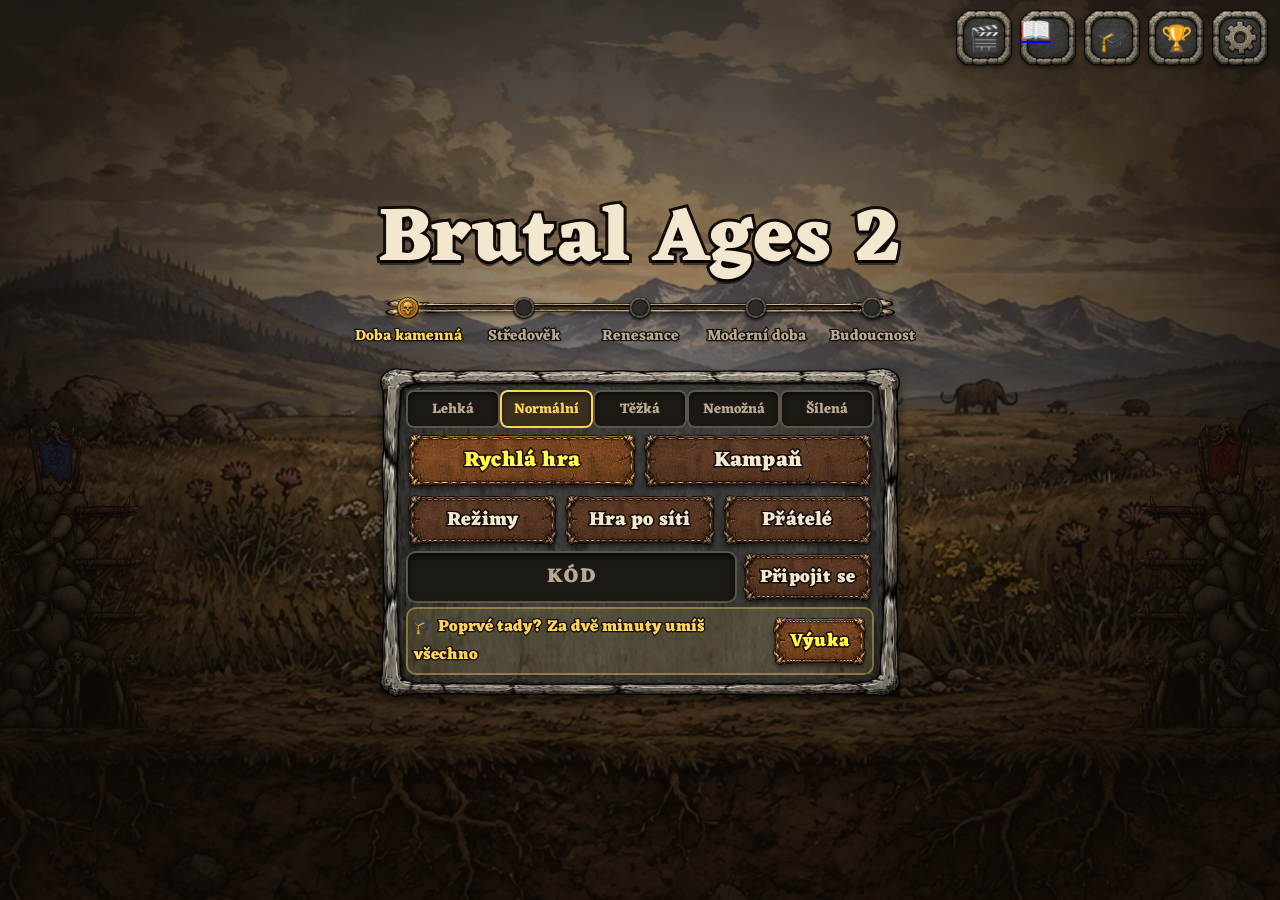
==== index.html @ c43ab197 "Hra ze zdrojového commitu 211e56a" ====
<!doctype html>
<html lang="cs">
  <head>
    <meta charset="UTF-8" />
    <link rel="icon" type="image/png" href="./icons/favicon-64.png" />
    <link rel="apple-touch-icon" href="./icons/apple-touch-icon.png" />
    <link rel="manifest" href="./manifest.webmanifest" />
    <meta name="theme-color" content="#1a120b" />
    <meta name="mobile-web-app-capable" content="yes" />
    <meta name="apple-mobile-web-app-capable" content="yes" />
    <meta name="apple-mobile-web-app-status-bar-style" content="black-translucent" />
    <meta name="viewport" content="width=device-width, initial-scale=1.0, maximum-scale=1.0, user-scalable=no, viewport-fit=cover" />
    <title>Brutal Ages 2</title>
    <script type="module" crossorigin src="./assets/main-CwjvTiM-.js"></script>
    <link rel="modulepreload" crossorigin href="./assets/leagues-1XBl-wKo.js">
    <link rel="modulepreload" crossorigin href="./assets/CanvasPool-BZ0sA3Gt.js">
    <link rel="modulepreload" crossorigin href="./assets/Filter-OkrPcSWo.js">
    <link rel="modulepreload" crossorigin href="./assets/canvasUtils-BlnLdLY1.js">
    <link rel="modulepreload" crossorigin href="./assets/Cache-fEtFvAzf.js">
    <link rel="modulepreload" crossorigin href="./assets/GCManagedHash-B_jK_A5g.js">
    <link rel="modulepreload" crossorigin href="./assets/RenderTargetSystem-DP5bAK2C.js">
    <link rel="modulepreload" crossorigin href="./assets/getTextureBatchBindGroup-CckcnH94.js">
    <link rel="modulepreload" crossorigin href="./assets/GraphicsContext-Bh-6kARE.js">
    <link rel="modulepreload" crossorigin href="./assets/getTexelRangeRects-fgmo4L6v.js">
    <link rel="stylesheet" crossorigin href="./assets/main-MkitSBrl.css">
  </head>
  <body>
    <div id="app"></div>
    <div id="rotate-hint">
      <div class="icon">📱</div>
      <div>Otoč telefon na šířku</div>
    </div>
  </body>
</html>
---- assets/main-MkitSBrl.css ----
@font-face{font-family:Eczar;font-style:normal;font-display:swap;font-weight:700;src:url(./eczar-devanagari-700-normal-i8LN1Zyg.woff2)format("woff2"),url(./eczar-devanagari-700-normal-DcHHwPh7.woff)format("woff");unicode-range:U+900-97F,U+1CD0-1CF9,U+200C-200D,U+20A8,U+20B9,U+20F0,U+25CC,U+A830-A839,U+A8E0-A8FF,U+11B00-11B09}@font-face{font-family:Eczar;font-style:normal;font-display:swap;font-weight:700;src:url(./eczar-greek-ext-700-normal-DdyjcHzn.woff2)format("woff2"),url(./eczar-greek-ext-700-normal-Cs_ZbNxu.woff)format("woff");unicode-range:U+1F??}@font-face{font-family:Eczar;font-style:normal;font-display:swap;font-weight:700;src:url(./eczar-greek-700-normal-DRsR3abG.woff2)format("woff2"),url(./eczar-greek-700-normal-yfI_OjYr.woff)format("woff");unicode-range:U+370-377,U+37A-37F,U+384-38A,U+38C,U+38E-3A1,U+3A3-3FF}@font-face{font-family:Eczar;font-style:normal;font-display:swap;font-weight:700;src:url(./eczar-latin-ext-700-normal-CqDgi1uU.woff2)format("woff2"),url(./eczar-latin-ext-700-normal-DP12nQhZ.woff)format("woff");unicode-range:U+100-2BA,U+2BD-2C5,U+2C7-2CC,U+2CE-2D7,U+2DD-2FF,U+304,U+308,U+329,U+1D00-1DBF,U+1E00-1E9F,U+1EF2-1EFF,U+2020,U+20A0-20AB,U+20AD-20C0,U+2113,U+2C60-2C7F,U+A720-A7FF}@font-face{font-family:Eczar;font-style:normal;font-display:swap;font-weight:700;src:url(./eczar-latin-700-normal-BFY--h7D.woff2)format("woff2"),url(./eczar-latin-700-normal-CYZucReG.woff)format("woff");unicode-range:U+??,U+131,U+152-153,U+2BB-2BC,U+2C6,U+2DA,U+2DC,U+304,U+308,U+329,U+2000-206F,U+20AC,U+2122,U+2191,U+2193,U+2212,U+2215,U+FEFF,U+FFFD}@font-face{font-family:Eczar;font-style:normal;font-display:swap;font-weight:800;src:url(./eczar-devanagari-800-normal-0RPIPFzW.woff2)format("woff2"),url(./eczar-devanagari-800-normal-p_pDOI08.woff)format("woff");unicode-range:U+900-97F,U+1CD0-1CF9,U+200C-200D,U+20A8,U+20B9,U+20F0,U+25CC,U+A830-A839,U+A8E0-A8FF,U+11B00-11B09}@font-face{font-family:Eczar;font-style:normal;font-display:swap;font-weight:800;src:url(./eczar-greek-ext-800-normal-Dwrdj8SO.woff2)format("woff2"),url(./eczar-greek-ext-800-normal-scFetvI7.woff)format("woff");unicode-range:U+1F??}@font-face{font-family:Eczar;font-style:normal;font-display:swap;font-weight:800;src:url(./eczar-greek-800-normal-bHQimybo.woff2)format("woff2"),url(./eczar-greek-800-normal-2R1n9rBy.woff)format("woff");unicode-range:U+370-377,U+37A-37F,U+384-38A,U+38C,U+38E-3A1,U+3A3-3FF}@font-face{font-family:Eczar;font-style:normal;font-display:swap;font-weight:800;src:url(./eczar-latin-ext-800-normal-C2SvJ4qP.woff2)format("woff2"),url(./eczar-latin-ext-800-normal-Dp0dNhA4.woff)format("woff");unicode-range:U+100-2BA,U+2BD-2C5,U+2C7-2CC,U+2CE-2D7,U+2DD-2FF,U+304,U+308,U+329,U+1D00-1DBF,U+1E00-1E9F,U+1EF2-1EFF,U+2020,U+20A0-20AB,U+20AD-20C0,U+2113,U+2C60-2C7F,U+A720-A7FF}@font-face{font-family:Eczar;font-style:normal;font-display:swap;font-weight:800;src:url(./eczar-latin-800-normal-DyN1rZYA.woff2)format("woff2"),url(./eczar-latin-800-normal-DNw9Xe7c.woff)format("woff");unicode-range:U+??,U+131,U+152-153,U+2BB-2BC,U+2C6,U+2DA,U+2DC,U+304,U+308,U+329,U+2000-206F,U+20AC,U+2122,U+2191,U+2193,U+2212,U+2215,U+FEFF,U+FFFD}:root{--ui-ink:#120d08;--ui-bone:#f3e7cf;--ui-muted:#b9ab93;--ui-gold:#ffd35c;--ui-hostile:#e8563f;--ui-text:var(--ui-bone);--ui-amber:var(--ui-gold);--ui-shade:#120b06c7;--ui-font:"Eczar", Georgia, serif}.ui-inked{-webkit-text-stroke:3px var(--ui-ink);paint-order:stroke fill}.ui-slab{--slab:16px;border-style:solid;border-width:var(--slab);border-image:url(./stone-plaque-BLolS6fS.webp) 34 fill / var(--slab) / 0 stretch;filter:drop-shadow(0 4px 6px #0000008c)}.ui-btn{min-height:clamp(38px,11.5vh,48px);color:var(--ui-bone);font-family:var(--ui-font);letter-spacing:.01em;-webkit-text-stroke:3px var(--ui-ink);paint-order:stroke fill;cursor:pointer;touch-action:manipulation;-webkit-tap-highlight-color:transparent;filter:drop-shadow(0 3px 2px #00000080);background:0 0;border-style:solid;border-width:8px 13px;border-image:url(./hide-tag-CobBZqkc.webp) 26 42 fill/8px 13px round stretch;padding:0 12px;font-size:clamp(15px,4.6vh,21px);font-weight:800;transition:transform 80ms}.ui-btn.is-primary{color:var(--ui-gold);filter:sepia(.35)saturate(1.7)brightness(1.18)drop-shadow(0 3px 2px #00000080)}.ui-btn:hover{filter:brightness(1.12)drop-shadow(0 3px 2px #00000080)}.ui-btn.is-primary:hover{filter:sepia(.35)saturate(1.7)brightness(1.3)drop-shadow(0 3px 2px #00000080)}.ui-btn:active{transform:translateY(2px)scale(.98)}.ui-btn:focus-visible{outline:3px solid var(--ui-gold);outline-offset:2px}.ui-icon{fill:none;stroke:currentColor;stroke-width:2px;stroke-linejoin:miter;stroke-linecap:square;vertical-align:middle;width:1em;height:1em}*,:before,:after{box-sizing:border-box}html,body{color:#eee;height:100%;font-family:var(--ui-font);-webkit-user-select:none;user-select:none;touch-action:none;background:#111;margin:0;overflow:hidden}#app{position:fixed;inset:0}canvas{display:block}#rotate-hint{display:none}@media (orientation:portrait) and (pointer:coarse){#rotate-hint{z-index:100;color:#eee;text-align:center;background:#111;flex-direction:column;justify-content:center;align-items:center;gap:16px;padding:24px;font-size:20px;display:flex;position:fixed;inset:0}#rotate-hint .icon{font-size:64px;animation:2s ease-in-out infinite rotate-hint}}@keyframes rotate-hint{0%,30%{transform:rotate(0)}60%,to{transform:rotate(90deg)}}@media (prefers-reduced-motion:reduce){#rotate-hint .icon{animation:none}}.hud{--card:clamp(52px, 17vh, 96px);--ink:#1d1d1d;--gold:var(--ui-amber);--bone:clamp(20px, 8.4vh, 44px);--stone:calc(var(--card) * .66);--hud-ink:#120d08;--hud-bone-text:#f3e7cf;z-index:10;pointer-events:none;padding:max(6px, env(safe-area-inset-top)) max(10px, env(safe-area-inset-right)) max(6px, env(safe-area-inset-bottom)) max(10px, env(safe-area-inset-left));color:var(--ui-text);flex-direction:column;justify-content:space-between;font-size:clamp(12px,3.6vh,20px);font-weight:700;display:flex;position:fixed;inset:0}.hud button{pointer-events:auto;font-family:inherit;font-weight:inherit;color:inherit;cursor:pointer;touch-action:manipulation;-webkit-tap-highlight-color:transparent}.hud button:disabled{cursor:default}.hud[hidden],.hud [hidden]{display:none!important}.hud-upper{grid-template-columns:minmax(0,1fr) auto minmax(0,1fr);align-items:start;column-gap:2vw;font-family:Eczar,Georgia,serif;display:grid}.hud-upper-side{flex-direction:column;gap:2px;min-width:0;display:flex}.hud-upper-side.is-right{align-items:flex-end}.hud-base{align-items:flex-start;width:100%;display:flex;position:relative}.hud-base.is-enemy{flex-direction:row-reverse}.hud-banner{z-index:1;width:calc(var(--bone) * 1.55);height:calc(var(--bone) * 2.1);margin-bottom:calc(var(--bone) * -1.1);filter:drop-shadow(0 2px 2px #00000073);background:url(./banner-blue-CDDSKohZ.webp) top/contain no-repeat;flex:none;position:relative}.hud-base.is-enemy .hud-banner{background-image:url(./banner-red-B_uzS9P2.webp)}.has-team-colors .hud-base.is-mine .hud-banner{filter:var(--team-mine-filter) drop-shadow(0 2px 2px #00000073)}.has-team-colors .hud-base.is-enemy .hud-banner{filter:var(--team-enemy-filter) drop-shadow(0 2px 2px #00000073);background-image:url(./banner-blue-CDDSKohZ.webp)}.hud-bone{--bh:calc(var(--bone) * 1.1);min-width:0;height:var(--bh);margin:0 calc(var(--bone) * -.35) calc(var(--bone) * -.1);border-style:solid;border-width:0 calc(var(--bh) * .856);border-image:url(./bone-bar-liquid-el9YcXf0.webp) 0 125 fill / 0 calc(var(--bh) * .856) / 0 stretch;filter:drop-shadow(0 2px 2px #0006);flex:1;position:relative}.hud-bone-channel{top:31.5%;bottom:32.9%;left:calc(var(--bh) * -.205);right:calc(var(--bh) * -.198);background:linear-gradient(#080604d9,#1e160ecc);border-radius:999px;position:absolute;overflow:hidden;box-shadow:inset 0 2px 3px #000000b3}.hud-bone-fill{--liquid-top:var(--team-mine-light,#b8e2ff);--liquid-mid:var(--team-mine-main,#3d8fd6);--liquid-deep:var(--team-mine-dark,#173f73);background:linear-gradient(#fff6, #fff0 22%), linear-gradient(var(--liquid-top), var(--liquid-mid) 38%, var(--liquid-deep));height:100%;transition:width .2s linear;position:relative;overflow:hidden;box-shadow:inset -2px 0 #ffffff59}.hud-bone-fill:before,.hud-bone-fill:after{content:"";pointer-events:none;position:absolute;inset:0}.hud-bone-fill:before{background-image:radial-gradient(circle,#ffffffbf 0 1.2px,#fff0 1.8px),radial-gradient(circle,#ffffff8c 0 .8px,#fff0 1.4px),radial-gradient(circle,#ffffff73 0 1.6px,#fff0 2.3px);background-position:0 0,7px 3px,19px 6px;background-size:23px 13px,13px 9px,41px 17px;animation:2.6s linear infinite hud-bubbles}.hud-bone-fill:after{background:linear-gradient(100deg,#0000 30%,#ffffff47 45%,#0000 60%) 0 0/60% 100% no-repeat;animation:5s ease-in-out infinite hud-slosh}@keyframes hud-bubbles{to{background-position:4px -13px,2px -9px,25px -17px}}@keyframes hud-slosh{0%{background-position:-120% 0}to{background-position:260% 0}}@media (prefers-reduced-motion:reduce){.hud-bone-fill:before,.hud-bone-fill:after{animation:none}}.hud-base.is-enemy .hud-bone-channel{justify-content:flex-end;display:flex}.hud-base.is-enemy .hud-bone-fill{--liquid-top:var(--team-enemy-light,#ff9f8a);--liquid-mid:var(--team-enemy-main,#c2301f);--liquid-deep:var(--team-enemy-dark,#5c0f0a);box-shadow:inset 2px 0 #ffffff59}.hud-stone-row{padding-left:calc(var(--bone) * 1.7);gap:6px;display:flex}.hud-stone-row.is-right{padding-left:0;padding-right:calc(var(--bone) * 1.7);justify-content:flex-end;align-items:center}.hud-orders{gap:6px;margin-right:8px;display:flex}.hud-stone{width:var(--stone);height:var(--stone);filter:drop-shadow(0 2px 2px #00000073);background:url(./stone-square-FyFiAr_7.webp) 50%/contain no-repeat;border:0;padding:0;position:relative}.hud-stone.is-round{width:calc(var(--stone) * 1.12);height:calc(var(--stone) * 1.12);background-image:url(./stone-round-DJJdRqOP.webp)}.hud-stone:active:not(:disabled){transform:translateY(1px)scale(.96)}.hud-stone.is-square:before,.hud-stone-icon{content:"";color:var(--hud-bone-text);font-size:calc(var(--stone) * .42);background-position:50%;background-repeat:no-repeat;background-size:contain;place-items:center;display:grid;position:absolute;inset:20%}.hud-stone.is-active{filter:drop-shadow(0 0 6px #ffc35a)drop-shadow(0 2px 2px #00000073)}.hud-stone.is-round:after{content:"";background:conic-gradient(#0a0602b8 var(--cooldown,0deg), transparent 0);pointer-events:none;border-radius:50%;position:absolute;inset:13%}.hud-stone:disabled .hud-stone-icon{filter:grayscale(.8)brightness(.7)}.hud-stone-badge.is-price{color:var(--ui-gold);font-size:calc(var(--stone) * .26);place-items:end center;padding-bottom:6%}.hud-stone.is-hero .hud-stone-icon{color:var(--ui-gold)}.hud-stone.is-ready{animation:1s ease-in-out infinite alternate hud-glow}.hud-stone-badge{z-index:1;color:#fff;font-size:calc(var(--stone) * .4);-webkit-text-stroke:3px var(--hud-ink);paint-order:stroke fill;place-items:center;display:grid;position:absolute;inset:0}.icon-fast:before{background-image:url([data-uri])}.icon-gear:before{background-image:url(./icon-gear-CO-59Evt.webp)}.icon-meteor{background-image:url(./icon-meteor-DqrxHLwu.webp)}.icon-hourglass{background-image:url(./icon-hourglass-Djn5Ky_u.webp)}.icon-coin{background-image:url(./icon-coin-OD3DbCM-.webp)}.icon-people{background-image:url(./icon-people-0owjyZea.webp)}.hud-upper-center{flex-direction:column;align-items:center;gap:2px;width:clamp(130px,22vw,260px);display:flex}.hud-plaque{box-sizing:border-box;border-style:solid;border-width:calc(var(--bone) * .32);border-image:url(./stone-plaque-BLolS6fS.webp) 34 fill / calc(var(--bone) * .32) / 0 stretch;filter:drop-shadow(0 2px 3px #00000073);width:72%;padding:0 8px}.hud-plaque-row{align-items:center;gap:6px;line-height:1.15;display:flex;position:relative}.hud-plaque-icon{background-position:50%;background-repeat:no-repeat;background-size:contain;flex:none;width:1.15em;height:1.15em}.hud-plaque-value{text-align:right;font-variant-numeric:tabular-nums;color:var(--hud-bone-text);-webkit-text-stroke:3px var(--hud-ink);paint-order:stroke fill;flex:1;font-size:1.2em;font-weight:800}.hud-plaque-value.is-gold{color:#ffd35c}.hud-queue-bar{background:#ffd35c;height:2px;position:absolute;bottom:-1px;left:0}.hud-track{width:100%;height:calc(var(--bone) * .82);border-style:solid;border-width:0 calc(var(--bone) * .67);border-image:url(./bone-track-BIEqdnja.webp) 0 48 fill / 0 calc(var(--bone) * .67) / 0 stretch;filter:drop-shadow(0 2px 2px #0006);margin-bottom:1.35em;position:relative}.hud-track-channel{top:32%;bottom:41%;left:calc(var(--bone) * -.3);right:calc(var(--bone) * -.3);border-radius:2px;position:absolute;overflow:hidden}.hud-track-fill{background:linear-gradient(#ffe08a,#e09a2c);height:100%}.hud-track-text{left:calc(var(--bone) * -.67);right:calc(var(--bone) * -.67);text-align:center;white-space:nowrap;color:var(--hud-bone-text);-webkit-text-stroke:2.5px var(--hud-ink);paint-order:stroke fill;margin-top:-1px;font-size:.72em;position:absolute;top:100%}@keyframes hud-glow{0%{filter:drop-shadow(0 0 2px #ffc35a)drop-shadow(0 2px 2px #00000073)}to{filter:drop-shadow(0 0 9px #ffc35a)drop-shadow(0 2px 2px #00000073)}}@media (prefers-reduced-motion:reduce){.hud-stone.is-ready{filter:drop-shadow(0 0 7px #ffc35a);animation:none}}.hud-orders .hud-stone{width:calc(var(--stone) * .82);height:calc(var(--stone) * .82)}.hud-order .hud-stone-icon,.hud-ability .hud-stone-icon{color:var(--hud-bone-text);font-size:calc(var(--stone) * .36)}.hud-order.is-active{filter:drop-shadow(0 0 6px var(--ui-gold))}.hud-order.is-active .hud-stone-icon,.hud-ability.is-active .hud-stone-icon{color:var(--ui-gold)}.hud-army{pointer-events:none;align-self:flex-end;gap:6px;display:flex}.hud-army .hud-stone{pointer-events:auto}.hud-ability.is-active{animation:.8s ease-in-out infinite alternate hud-glow}.hud-ability:disabled.is-active .hud-stone-icon{filter:none}@media (prefers-reduced-motion:reduce){.hud-ability.is-active{animation:none}}.hud-callout{max-width:46vw;color:var(--ui-gold);text-align:center;text-wrap:balance;pointer-events:none;margin-top:4px;font-size:clamp(14px,5vh,24px);font-weight:800;line-height:1.15}.hud-callout.is-hostile{color:#ff8a6b}.hud-callout.is-in{animation:.35s ease-out hud-callout-in}@keyframes hud-callout-in{0%{opacity:0;transform:translateY(-8px)scale(1.15)}}.hud-mission-timer{color:var(--hud-bone-text);font-variant-numeric:tabular-nums;pointer-events:none;font-size:clamp(12px,3.8vh,18px);font-weight:800}@media (prefers-reduced-motion:reduce){.hud-callout.is-in{animation:none}}.hud-pick{--slab:12px;left:50%;bottom:calc(var(--card) + 18px);z-index:15;pointer-events:auto;flex-direction:column;align-items:center;gap:4px;width:min(92vw,640px);display:flex;position:fixed;transform:translate(-50%)}.hud-pick-title{color:var(--ui-gold);font-size:clamp(13px,4vh,18px)}.hud-pick-row{grid-template-columns:repeat(3,1fr);gap:6px;width:100%;display:grid}.hud-pick-choice{color:var(--ui-text);font:inherit;cursor:pointer;background:#2b241b;border:0;border-radius:8px;flex-direction:column;gap:1px;padding:4px 6px;font-size:clamp(11px,3.2vh,14px);display:flex;box-shadow:0 0 0 2px #6d6252}.hud-pick-choice small{color:var(--ui-muted)}.hud-pick-choice:active{box-shadow:0 0 0 2px var(--ui-gold)}.hud-lower{justify-content:space-between;align-items:flex-end;gap:8px;font-family:Eczar,Georgia,serif;display:flex}.hud-card-row{padding-bottom:calc(var(--card) * .08);flex-wrap:wrap;gap:8px;display:flex}.hud-card{font-size:inherit;width:var(--card);height:var(--card);filter:drop-shadow(0 2px 3px #00000073);background:url(./stone-square-FyFiAr_7.webp) 50%/100% 100% no-repeat;border:0;padding:0;position:relative}.hud-card.is-small{width:calc(var(--card) * .85);height:calc(var(--card) * .85)}.hud-card.is-sell{filter:sepia(.6)hue-rotate(-30deg)saturate(1.6)drop-shadow(0 2px 3px #00000073)}.hud-card:active:not(:disabled){transform:translateY(1px)scale(.96)}.hud-card-portrait{font-size:calc(var(--card) * .42);border-radius:10%;place-items:center;line-height:1;display:grid;position:absolute;inset:11% 11% 14%;overflow:hidden}.hud-card-portrait .ui-portrait{object-fit:cover;object-position:center top;width:100%;height:100%}.hud-card-portrait img[src*=icon-],.hud-card-portrait img[src^="data:image/webp"]{object-fit:contain;object-position:center;box-sizing:border-box;padding:6%}.hud-card-portrait .ui-icon{color:var(--hud-bone-text);width:.8em;height:.8em}.hud-card.is-small .hud-card-portrait{font-size:calc(var(--card) * .34)}.hud-card:disabled .hud-card-portrait{filter:grayscale(.85)brightness(.75)}.hud-card-tag{z-index:1;box-shadow:0 0 0 1.5px var(--hud-ink), inset 0 0 0 1px #8a5a35;color:var(--hud-bone-text);background:#3b2416;border-radius:6px;padding:0 5px;font-size:.62em;line-height:1.4;position:absolute;top:-4%;right:-4%}.hud-card-cost{color:#ffd35c;white-space:nowrap;-webkit-text-stroke:2.5px var(--hud-ink);paint-order:stroke fill;background:url(./hide-tag-CobBZqkc.webp) 50%/100% 100% no-repeat;justify-content:center;align-items:center;gap:3px;height:31%;font-size:.86em;font-weight:800;display:flex;position:absolute;bottom:-8%;left:2%;right:2%}.hud-card-cost:before{content:"";background:url(./icon-coin-OD3DbCM-.webp) 50%/contain no-repeat;width:.95em;height:.95em}.hud-card-cost.is-free:before{content:none}.hud-card:disabled .hud-card-cost{color:#b9ab93}.hud-actions{flex-direction:column;align-items:flex-end;gap:8px;display:flex;position:relative}.hud-popup{border-style:solid;border-width:calc(var(--card) * .14);border-image:url(./stone-plaque-BLolS6fS.webp) 34 fill / calc(var(--card) * .14) / 0 stretch;filter:drop-shadow(0 3px 4px #00000073);flex-wrap:nowrap;justify-content:flex-end;width:max-content;max-width:70vw;padding:2px 4px 8px;position:absolute;bottom:calc(100% + 8px);right:0}.hud-popup .hud-card{filter:none}.hud-action-buttons{gap:10px;display:flex}.hud-action{width:calc(var(--card) * 1.05);height:calc(var(--card) * 1.05);filter:drop-shadow(0 3px 3px #00000080);background:url(./stone-square-FyFiAr_7.webp) 50%/100% 100% no-repeat;border:0;padding:0;position:relative}.hud-action:before{content:"";background-position:50%;background-repeat:no-repeat;background-size:contain;position:absolute;inset:17%}.hud-action.icon-hammer:before{background-image:url(./icon-hammer-DTyiVp-v.webp)}.hud-action.icon-upgrade:before{background-image:url(./icon-upgrade-BypdIBGJ.webp)}.hud-action.is-open{filter:drop-shadow(0 0 8px #ffc35a)drop-shadow(0 3px 3px #00000080)}.hud-action:active{transform:translateY(1px)scale(.96)}.hud-overlay{pointer-events:auto;z-index:20;background:radial-gradient(ellipse at 50% 45%, #1e130a8c, var(--ui-shade) 70%);font-family:var(--ui-font);flex-direction:column;justify-content:center;align-items:center;gap:clamp(8px,3vh,18px);display:flex;position:fixed;inset:0}.hud-overlay-title{color:var(--ui-bone);-webkit-text-stroke:6px var(--ui-ink);text-shadow:0 5px #0000008c;font-size:clamp(30px,12vh,64px);font-weight:800;line-height:1}.hud-overlay-title.is-victory{color:var(--ui-gold)}.hud-overlay-title.is-defeat{color:var(--ui-hostile)}.hud-overlay-note{color:var(--ui-muted);font-size:.85em}.hud-overlay-note:empty{display:none}.hud-overlay-buttons{--slab:clamp(12px, 4vh, 20px);gap:10px;padding:2px 4px;display:flex}.hud-overlay-toggles{gap:10px;display:flex}.hud-overlay-toggles .ui-btn{min-height:34px;font-size:clamp(12px,3.6vh,16px)}.hud-overlay-toggles .ui-btn[aria-pressed=false]{color:var(--ui-muted)}.hud-nations{--slab:clamp(12px, 4vh, 20px);z-index:15;width:min(94vw,760px);color:var(--ui-bone);font-family:var(--ui-font);text-align:center;padding:0 4px 4px;position:fixed;top:50%;left:50%;transform:translate(-50%,-58%)}.hud-nations-title{color:var(--ui-gold);margin-bottom:6px}.hud-nations-row{grid-template-columns:repeat(4,1fr);gap:8px;display:grid}.hud-nation{filter:drop-shadow(0 2px 3px #00000073);background:0 0;border-style:solid;border-width:clamp(10px,3.4vh,18px);border-image:url(./stone-square-FyFiAr_7.webp) 26 fill/clamp(10px,3.4vh,18px);flex-direction:column;align-items:center;gap:1px;min-height:44px;padding:2px 4px 4px;display:flex}.hud-nation:active{transform:translateY(1px)scale(.97)}.hud-nation-icon{font-size:1.9em;line-height:1.1}.hud-nation-icon .ui-portrait{object-fit:cover;object-position:center top;border-radius:8px;width:2.5em;height:2.5em;display:block}.hud-nation-name{font-size:.9em;font-weight:800}.hud-nation-bonus{color:var(--ui-gold);font-size:.68em;line-height:1.2}.lobby{z-index:30;color:var(--ui-bone);font-family:var(--ui-font);background:radial-gradient(at 50% 42%,#281a0e59,#0e0905e0 75%);flex-direction:column;justify-content:center;align-items:center;gap:clamp(6px,2.4vh,18px);padding:10px 16px;display:flex;position:fixed;inset:0}.lobby[hidden],.lobby [hidden]{display:none!important}.lobby-title{color:var(--ui-bone);letter-spacing:.02em;-webkit-text-stroke:6px var(--ui-ink);text-shadow:0 5px #0000008c;margin:0;font-size:clamp(30px,11.5vh,76px);font-weight:800;line-height:1}.lobby-eras{--dot:clamp(14px, 4.4vh, 22px);width:min(580px,100%);margin:0;padding:0;list-style:none;display:flex;position:relative}.lobby-eras:before{content:"";top:calc(var(--dot) / 2 - var(--dot) * .4);height:calc(var(--dot) * .8);filter:drop-shadow(0 2px 2px #00000080);background:url(./bone-track-BIEqdnja.webp) 50%/100% 100% no-repeat;position:absolute;left:6%;right:6%}.lobby-era{z-index:1;color:var(--ui-muted);text-align:center;white-space:nowrap;-webkit-text-stroke:2.5px var(--ui-ink);paint-order:stroke fill;flex-direction:column;flex:1;align-items:center;gap:4px;font-size:clamp(11px,3.1vh,15px);display:flex;position:relative}.lobby-era:before{content:"";width:var(--dot);height:var(--dot);filter:brightness(.75)drop-shadow(0 2px 1px #00000080);background:url(./stone-round-DJJdRqOP.webp) 50%/contain no-repeat}.lobby-era:first-child{color:var(--ui-gold)}.lobby-era:first-child:before{filter:drop-shadow(0 0 6px #ffc850b3);background-image:url(./icon-coin-OD3DbCM-.webp)}.lobby-panel{--slab:clamp(12px, 4vh, 22px);flex-direction:column;align-items:stretch;gap:clamp(4px,1.6vh,8px);width:min(520px,100%);padding:2px 6px;display:flex;position:relative}.ui-btn.is-small{padding:0 4px;font-size:clamp(14px,4.2vh,18px)}.lobby-join{gap:8px;display:flex}.lobby-input{min-width:0;min-height:clamp(38px,11.5vh,48px);color:var(--ui-gold);font:inherit;letter-spacing:.3em;text-align:center;text-transform:uppercase;background:#1c1915;border:0;border-radius:8px;flex:1;padding:0 12px;font-size:20px;font-weight:800;box-shadow:inset 0 3px 6px #000000b3,0 0 0 2px #5d554a}.lobby-input::placeholder{color:var(--ui-muted);letter-spacing:.1em;text-transform:none}.lobby-input:focus-visible{outline:3px solid var(--ui-gold);outline-offset:2px}.lobby-error{color:var(--ui-hostile);text-align:center;-webkit-text-stroke:2.5px var(--ui-ink);paint-order:stroke fill}.lobby-wait-text{text-align:center;font-size:clamp(14px,4.5vh,20px)}.lobby-code{color:var(--ui-gold);letter-spacing:.25em;text-align:center;-webkit-user-select:all;user-select:all;padding:4px 0;font-size:clamp(32px,13vh,64px);font-weight:800}.lobby-difficulty{gap:4px;display:flex}.lobby-diff{min-width:0;min-height:clamp(28px,8vh,34px);color:var(--ui-muted);font:inherit;cursor:pointer;touch-action:manipulation;background:#1c1915;border:0;border-radius:6px;flex:1;padding:0 2px;font-size:clamp(11px,3.4vh,14px);font-weight:700;box-shadow:inset 0 2px 4px #000000b3,0 0 0 2px #5d554a}.lobby-diff[aria-checked=true]{box-shadow:inset 0 2px 4px #0009, 0 0 0 2px var(--ui-gold);color:var(--ui-gold);background:#3a2e1d}.lobby-diff:focus-visible{outline:3px solid var(--ui-gold);outline-offset:1px}.settings{z-index:40;background:var(--ui-shade);color:var(--ui-text);font-family:var(--ui-font);flex-direction:column;justify-content:safe center;align-items:center;gap:clamp(6px,2vh,12px);padding:12px;display:flex;position:fixed;inset:0;overflow-y:auto}.settings[hidden]{display:none!important}.settings-title{font-size:clamp(24px,8vh,40px);font-weight:800}.settings-panel{--slab:clamp(12px, 4vh, 20px);flex-direction:column;gap:clamp(6px,2vh,12px);width:min(720px,100%);padding:2px clamp(4px,1.5vw,12px);display:flex}.settings-tabs{justify-content:center;gap:6px;display:flex}.settings-tabs .ui-btn{white-space:nowrap;flex:0 9em;min-width:0;min-height:clamp(32px,9.5vh,42px);padding:0 4px;font-size:clamp(13px,3.8vh,17px)}.settings-body,.settings-account{flex-direction:column;justify-content:center;gap:clamp(6px,2vh,12px);display:flex}.settings-body{min-height:clamp(150px,46vh,260px)}.settings-account[hidden]{display:none}.settings-row,.settings-profile{grid-template-columns:minmax(7em,.8fr) minmax(0,2fr);align-items:center;gap:10px;display:grid}.settings-label{-webkit-text-stroke:2.5px var(--ui-ink);paint-order:stroke fill;font-size:clamp(14px,4vh,18px);font-weight:800;line-height:1.15}.settings-hint{color:var(--ui-muted);-webkit-text-stroke:0;font-size:clamp(10px,2.8vh,12px);font-weight:600;display:block}.settings-choices{gap:6px;display:flex}.settings-choices .ui-btn{white-space:nowrap;flex:1 1 0;min-width:0;max-width:16em;min-height:clamp(32px,9.5vh,42px);padding:0 4px;font-size:clamp(13px,3.8vh,17px)}.settings-game{grid-template-columns:minmax(0,1fr) minmax(0,1.25fr);align-items:center;gap:clamp(8px,2vw,16px);display:grid}.settings-game-side{flex-direction:column;gap:6px;display:flex}.settings-fields{grid-template-columns:1fr 1fr;gap:5px;display:grid}.settings-fields .ui-btn{white-space:nowrap;min-width:0;min-height:clamp(28px,8vh,38px);padding:0 4px;font-size:clamp(12px,3.5vh,16px)}.settings-fields .ui-btn:first-child{grid-column:1/-1}.settings-preview{aspect-ratio:12/5;max-height:46vh;box-shadow:0 0 0 3px #5d554a, 0 0 0 5px var(--ui-ink), 0 4px 8px #00000080;background:#1c1915;border-radius:6px;margin:0;position:relative;overflow:hidden}.settings-preview-img{object-fit:cover;object-position:50% 62%;width:100%;height:100%;display:block}.settings-preview-text{color:var(--ui-gold);text-align:center;background:linear-gradient(#0000,#0a0704d9);padding:14px 8px 5px;font-size:clamp(12px,3.4vh,15px);font-weight:800;line-height:1.2;position:absolute;inset:auto 0 0}.settings-panel>.ui-btn.settings-done{align-self:center;min-width:min(14em,100%)}.lobby-row{gap:8px;display:flex}.lobby-row>.ui-btn{white-space:nowrap;flex:1;justify-content:center;align-items:center;min-width:0;padding:0 2px;display:flex}.lobby-row:has(>.ui-btn:nth-child(3)):not(:has(>.ui-btn[hidden]))>.ui-btn{font-size:clamp(14px,4.2vh,19px)}.lobby-settings{--stone:clamp(40px, 12vh, 56px);top:max(10px, env(safe-area-inset-top));right:max(12px, env(safe-area-inset-right));position:absolute}.lobby-board{--stone:clamp(40px, 12vh, 56px);top:max(10px, env(safe-area-inset-top));right:calc(max(12px, env(safe-area-inset-right)) + var(--stone) + 8px);font-size:calc(var(--stone) * .45);position:absolute}.settings-profile-edit{flex-wrap:wrap;align-items:center;gap:6px;display:flex}.settings-name{letter-spacing:normal;text-align:left;text-transform:none;flex:9em;min-height:clamp(32px,9vh,40px);font-size:16px}.settings-note{min-width:0;color:var(--ui-muted);flex:100%;font-size:12px;line-height:1.2}.backup-row{align-items:center;gap:6px;display:flex}.backup-text{font-size:clamp(12px,3.4vh,15px);line-height:1.3}.backup-code{color:var(--ui-gold);letter-spacing:.08em;text-align:center;font-size:clamp(18px,6vh,26px)}.backup-input{font-size:16px}.backup-confirm{color:var(--ui-hostile)}.settings.is-over{z-index:41;background:#0e0c0af0}.lobby-panel>.ui-btn{align-self:center;min-width:min(14em,100%)}@media (height<=450px){.settings[aria-label=Nastavení]>.settings-title{display:none}}.lobby-update{background:#ffd35c1f;border-radius:8px;justify-content:center;align-items:center;gap:10px;padding:4px 6px;display:flex;box-shadow:0 0 0 2px #ffd35c73}.lobby-update[hidden]{display:none}.lobby-update-text{color:var(--ui-gold);-webkit-text-stroke:2.5px var(--ui-ink);paint-order:stroke fill;font-size:clamp(13px,3.8vh,16px);font-weight:800}.settings-swatches{flex-wrap:wrap;gap:6px;display:flex}.settings-swatch{cursor:pointer;border:2px solid #140e08d9;border-radius:50%;width:clamp(24px,6.5vh,32px);height:clamp(24px,6.5vh,32px);padding:0;font-size:12px;line-height:1;box-shadow:inset 0 -3px 4px #00000059,0 1px 2px #00000080}.settings-swatch.is-on{border-color:#f1c25b;transform:scale(1.1);box-shadow:0 0 0 2px #2a1b0c,0 0 8px #f1c25bcc}.settings-swatch.is-locked{cursor:not-allowed;font-size:clamp(11px,3.4vh,14px);box-shadow:inset 0 0 0 20px #0e0a0699}.lobby-tutorial{--stone:clamp(40px, 12vh, 56px);top:max(10px, env(safe-area-inset-top));right:calc(max(12px, env(safe-area-inset-right)) + 2 * (var(--stone) + 8px));font-size:calc(var(--stone) * .45);position:absolute}.lobby-install{--stone:clamp(40px, 12vh, 56px);top:max(10px, env(safe-area-inset-top));right:calc(max(12px, env(safe-area-inset-right)) + 3 * (var(--stone) + 8px));font-size:calc(var(--stone) * .45);position:absolute}.lobby-install[hidden]{display:none}.settings-version{color:var(--ui-muted);font:inherit;cursor:default;background:0 0;border:0;justify-self:center;padding:2px 6px;font-size:clamp(10px,2.8vh,12px)}.settings-cheats{background:#781e142e;border-radius:8px;gap:6px;padding:6px 8px;display:grid;box-shadow:0 0 0 2px #dc503c59}.settings-cheats-title{color:#ffb4a0;font-size:clamp(11px,3vh,13px);font-weight:800}.settings-cheat-actions{flex-wrap:wrap}.lobby-wiki{--stone:clamp(40px, 12vh, 56px);top:max(10px, env(safe-area-inset-top));right:calc(max(12px, env(safe-area-inset-right)) + 3 * (var(--stone) + 8px));font-size:calc(var(--stone) * .45);position:absolute}.campaign{z-index:35;padding:max(8px, env(safe-area-inset-top), calc((100dvh - 640px) / 2)) max(12px, env(safe-area-inset-right), calc((100vw - 1100px) / 2)) max(8px, env(safe-area-inset-bottom), calc((100dvh - 640px) / 2)) max(12px, env(safe-area-inset-left), calc((100vw - 1100px) / 2));color:var(--ui-text);font-family:var(--ui-font);background:#120b06f0;flex-direction:column;gap:6px;display:flex;position:fixed;inset:0}.campaign[hidden]{display:none!important}.campaign-tabs{scrollbar-width:none;gap:4px;padding:6px 8px 0;display:flex;overflow-x:auto}.campaign-tabs+*{z-index:1;margin-top:-12px;position:relative}.campaign-tab{white-space:nowrap;text-overflow:ellipsis;min-width:0;color:var(--ui-muted);font:inherit;-webkit-text-stroke:2.5px var(--ui-ink);paint-order:stroke fill;filter:brightness(.72)drop-shadow(0 2px 2px #00000080);cursor:pointer;background:0 0;border-style:solid;border-width:8px 11px 0;border-image:url(./hide-tag-CobBZqkc.webp) 26 42 0 fill/8px 11px 0 round stretch;flex:0 auto;padding:3px 6px 14px;font-size:clamp(11px,3.4vh,15px);font-weight:800;transition:transform .12s,filter .12s;overflow:hidden}.campaign-tab:hover{filter:brightness(.9)drop-shadow(0 2px 2px #00000080)}.campaign-tab.is-on{color:var(--ui-gold);filter:sepia(.35)saturate(1.7)brightness(1.18)drop-shadow(0 2px 2px #00000080);transform:translateY(-5px)}.campaign-body{flex:1;grid-template-columns:minmax(0,1fr) minmax(0,1.25fr);gap:10px;min-height:0;display:grid}.campaign-grid{grid-template-columns:repeat(5,1fr);grid-auto-rows:auto;align-content:center;gap:6px;display:grid}.campaign-tile{aspect-ratio:1;color:var(--ui-text);font:inherit;cursor:pointer;background:#2b241b;border:0;border-radius:8px;flex-direction:column;justify-content:center;align-items:center;gap:2px;padding:2px;display:flex;box-shadow:inset 0 -3px #00000073,0 0 0 2px #6d6252}.campaign-tile-icon{font-size:clamp(16px,6vh,26px);line-height:1}.campaign-tile-stars{color:var(--ui-gold);letter-spacing:.04em;font-size:clamp(9px,2.8vh,12px);font-weight:800}.campaign-tile.is-won{background:#3d2f17}.campaign-tile.is-sel{box-shadow:inset 0 -3px 0 #00000073, 0 0 0 3px var(--ui-gold)}.campaign-tile.is-locked{opacity:.45;cursor:default}.campaign-brief{--slab:clamp(10px, 3vh, 16px);flex-direction:column;gap:4px;min-height:0;font-size:clamp(11px,3.3vh,14px);display:flex;overflow-y:auto}.campaign-title{color:var(--ui-gold);font-size:clamp(16px,5vh,22px);font-weight:800}.campaign-story{margin:0;line-height:1.35}.campaign-goal{font-weight:700}.campaign-rules,.campaign-stars{margin:0;padding-left:1.1em}.campaign-stars{color:var(--ui-muted);padding-left:0;list-style:none}.campaign-stars .is-got{color:var(--ui-gold)}.campaign-bonus{color:var(--ui-muted)}.campaign-buttons{justify-content:center;gap:8px;margin-top:auto;padding-top:4px;display:flex}.campaign-buttons .ui-btn{flex:1;max-width:16em}.modes-brief{flex:0 auto;width:min(760px,100%);min-height:0;margin-inline:auto}.campaign.modes,.campaign.modes .campaign-tabs{justify-content:center}.campaign.modes .board{min-height:3em}.modes-challenges{flex:0 auto;grid-template-columns:1fr 1fr;gap:6px;min-height:0;display:grid;overflow-y:auto}.modes-brief:has(.modes-challenges){overflow:hidden}.modes-challenge{color:var(--ui-text);font:inherit;text-align:left;cursor:pointer;background:#2b241b;border:0;border-radius:8px;flex-direction:column;align-items:flex-start;gap:1px;padding:4px 8px;display:flex;box-shadow:0 0 0 2px #6d6252}.modes-challenge small{color:var(--ui-muted);font-size:.85em}.modes-challenge.is-done{box-shadow:0 0 0 2px var(--ui-gold)}.modes-challenge.is-done b{color:var(--ui-gold)}.board{flex:1;min-height:0;overflow-y:auto}.board-table{border-collapse:collapse;width:100%;font-size:clamp(12px,3.4vh,15px)}.board-table td{border-bottom:1px solid #ffffff14;padding:2px 6px}.board-rank,.board-score,.board-time{white-space:nowrap}.board-name{width:100%}.board-table tr.is-me{color:var(--ui-gold);font-weight:800}.campaign-tab-name,.campaign-tab-stars{text-overflow:ellipsis;display:block;overflow:hidden}.campaign-tab-stars{font-size:.82em;line-height:1.1}.tutorial{z-index:30;pointer-events:auto;text-align:left;gap:4px;width:min(520px,56vw);padding:clamp(6px,1.8vh,12px) clamp(10px,2vw,16px);display:grid;position:fixed;top:clamp(64px,17vh,130px);left:50%;transform:translate(-50%)}.tutorial[hidden]{display:none}.tutorial-head{color:#f1c25b;letter-spacing:.04em;font-size:clamp(10px,2.8vh,13px);font-weight:800}.tutorial-text{color:var(--ui-text,#f3e7cf);font-size:clamp(11px,3.3vh,15px);font-weight:600;line-height:1.3}.tutorial-next{justify-self:end}.tutorial-next[hidden]{display:none}.tut-target{z-index:31;animation:1s ease-in-out infinite tut-pulse;position:relative}@keyframes tut-pulse{0%,to{box-shadow:0 0 0 3px #fde047,0 0 10px 3px #fde04799}50%{box-shadow:0 0 0 6px #fde047,0 0 20px 8px #fde04759}}@media (prefers-reduced-motion:reduce){.tut-target{animation:none;box-shadow:0 0 0 4px #fde047}}.lobby-replays{--stone:clamp(40px, 12vh, 56px);top:max(10px, env(safe-area-inset-top));right:calc(max(12px, env(safe-area-inset-right)) + 4 * (var(--stone) + 8px));font-size:calc(var(--stone) * .45);position:absolute}.lobby-install{right:calc(max(12px, env(safe-area-inset-right)) + 5 * (var(--stone) + 8px))}.replays{gap:6px;max-height:55vh;display:grid;overflow-y:auto}.replay-item{background:#ffffff0d;border-radius:8px;justify-content:space-between;align-items:center;gap:8px;padding:4px 6px;display:flex}.replay-info{min-width:0;display:grid}.replay-info small{color:var(--ui-muted)}.replay-actions{flex:none;gap:4px;display:flex}.replay-bar{z-index:30;left:50%;bottom:max(8px, env(safe-area-inset-bottom));gap:4px;width:min(640px,92vw);padding:6px 10px;display:grid;position:fixed;transform:translate(-50%)}.replay-bar[hidden]{display:none}.replay-head{color:var(--ui-bone);justify-content:space-between;gap:8px;font-weight:800;display:flex}.replay-range{width:100%;accent-color:var(--ui-gold)}.replay-row{justify-content:center;gap:6px;display:flex}.lobby-social{position:relative}.lobby-badge{background:var(--ui-hostile);color:#fff;text-align:center;min-width:20px;height:20px;box-shadow:0 0 0 2px var(--ui-ink);border-radius:10px;padding:0 5px;font-size:12px;font-weight:800;line-height:20px;position:absolute;top:-6px;right:-6px}.lobby-badge[hidden]{display:none}.social-body{gap:6px;max-height:52vh;padding-right:4px;display:grid;overflow-y:auto}.social-status{color:var(--ui-muted);min-height:1em;font-weight:700}.social-head{color:var(--ui-gold);margin-top:4px;font-weight:800}.social-search{gap:6px;display:flex}.social-search .lobby-input{flex:1;min-width:0}.social-tag{flex:0 0 7.5em!important}.social-list{gap:4px;display:grid}.social-row{background:#ffffff0d;border-radius:8px;align-items:center;gap:6px;padding:3px 6px;display:flex}.social-row.is-me{box-shadow:inset 0 0 0 2px #ffd35c73}.social-row small{color:var(--ui-muted);font-weight:700}.social-name{text-overflow:ellipsis;white-space:nowrap;flex:1;min-width:0;font-weight:700;overflow:hidden}.social-chat{flex-direction:column;gap:4px;max-height:40vh;padding:4px;display:flex;overflow-y:auto}.social-line{overflow-wrap:anywhere;background:#ffffff17;border-radius:10px 10px 10px 2px;align-self:flex-start;max-width:80%;padding:4px 9px;font-weight:600}.social-line.is-mine{background:#ffd35c38;border-radius:10px 10px 2px;align-self:flex-end}
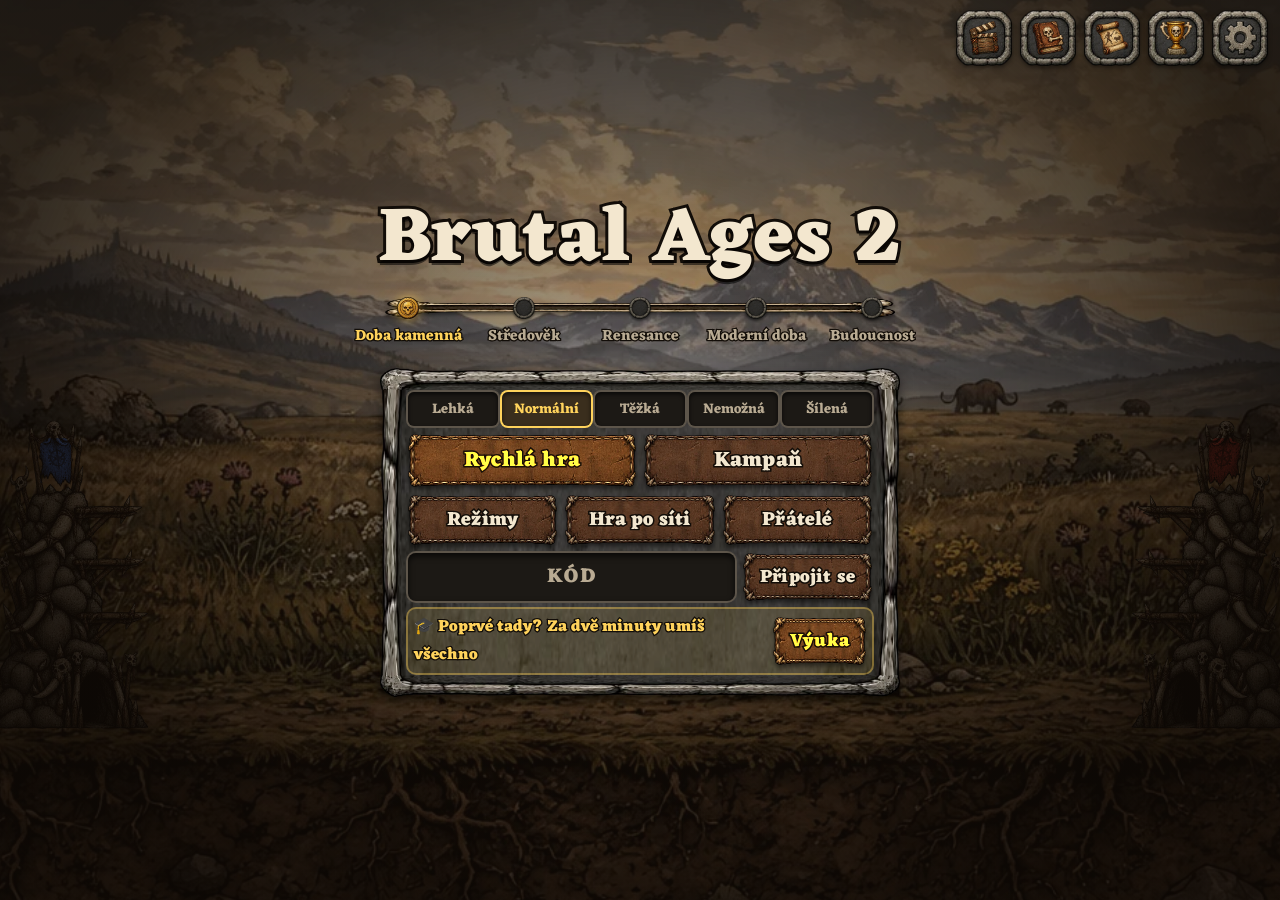
==== commit 4101473e: "Hra ze zdrojového commitu f10dd91" ====
--- a/index.html
+++ b/index.html
@@ -11,8 +11,8 @@
     <meta name="apple-mobile-web-app-status-bar-style" content="black-translucent" />
     <meta name="viewport" content="width=device-width, initial-scale=1.0, maximum-scale=1.0, user-scalable=no, viewport-fit=cover" />
     <title>Brutal Ages 2</title>
-    <script type="module" crossorigin src="./assets/main-CwjvTiM-.js"></script>
-    <link rel="modulepreload" crossorigin href="./assets/leagues-1XBl-wKo.js">
+    <script type="module" crossorigin src="./assets/main-BeyrXD4R.js"></script>
+    <link rel="modulepreload" crossorigin href="./assets/leagues-w7KDcOCc.js">
     <link rel="modulepreload" crossorigin href="./assets/CanvasPool-BZ0sA3Gt.js">
     <link rel="modulepreload" crossorigin href="./assets/Filter-OkrPcSWo.js">
     <link rel="modulepreload" crossorigin href="./assets/canvasUtils-BlnLdLY1.js">
@@ -22,7 +22,7 @@
     <link rel="modulepreload" crossorigin href="./assets/getTextureBatchBindGroup-CckcnH94.js">
     <link rel="modulepreload" crossorigin href="./assets/GraphicsContext-Bh-6kARE.js">
     <link rel="modulepreload" crossorigin href="./assets/getTexelRangeRects-fgmo4L6v.js">
-    <link rel="stylesheet" crossorigin href="./assets/main-MkitSBrl.css">
+    <link rel="stylesheet" crossorigin href="./assets/main-CkGe-fp3.css">
   </head>
   <body>
     <div id="app"></div>
--- a/assets/main-CkGe-fp3.css
+++ b/assets/main-CkGe-fp3.css
@@ -0,0 +1 @@
+@font-face{font-family:Eczar;font-style:normal;font-display:swap;font-weight:700;src:url(./eczar-devanagari-700-normal-i8LN1Zyg.woff2)format("woff2"),url(./eczar-devanagari-700-normal-DcHHwPh7.woff)format("woff");unicode-range:U+900-97F,U+1CD0-1CF9,U+200C-200D,U+20A8,U+20B9,U+20F0,U+25CC,U+A830-A839,U+A8E0-A8FF,U+11B00-11B09}@font-face{font-family:Eczar;font-style:normal;font-display:swap;font-weight:700;src:url(./eczar-greek-ext-700-normal-DdyjcHzn.woff2)format("woff2"),url(./eczar-greek-ext-700-normal-Cs_ZbNxu.woff)format("woff");unicode-range:U+1F??}@font-face{font-family:Eczar;font-style:normal;font-display:swap;font-weight:700;src:url(./eczar-greek-700-normal-DRsR3abG.woff2)format("woff2"),url(./eczar-greek-700-normal-yfI_OjYr.woff)format("woff");unicode-range:U+370-377,U+37A-37F,U+384-38A,U+38C,U+38E-3A1,U+3A3-3FF}@font-face{font-family:Eczar;font-style:normal;font-display:swap;font-weight:700;src:url(./eczar-latin-ext-700-normal-CqDgi1uU.woff2)format("woff2"),url(./eczar-latin-ext-700-normal-DP12nQhZ.woff)format("woff");unicode-range:U+100-2BA,U+2BD-2C5,U+2C7-2CC,U+2CE-2D7,U+2DD-2FF,U+304,U+308,U+329,U+1D00-1DBF,U+1E00-1E9F,U+1EF2-1EFF,U+2020,U+20A0-20AB,U+20AD-20C0,U+2113,U+2C60-2C7F,U+A720-A7FF}@font-face{font-family:Eczar;font-style:normal;font-display:swap;font-weight:700;src:url(./eczar-latin-700-normal-BFY--h7D.woff2)format("woff2"),url(./eczar-latin-700-normal-CYZucReG.woff)format("woff");unicode-range:U+??,U+131,U+152-153,U+2BB-2BC,U+2C6,U+2DA,U+2DC,U+304,U+308,U+329,U+2000-206F,U+20AC,U+2122,U+2191,U+2193,U+2212,U+2215,U+FEFF,U+FFFD}@font-face{font-family:Eczar;font-style:normal;font-display:swap;font-weight:800;src:url(./eczar-devanagari-800-normal-0RPIPFzW.woff2)format("woff2"),url(./eczar-devanagari-800-normal-p_pDOI08.woff)format("woff");unicode-range:U+900-97F,U+1CD0-1CF9,U+200C-200D,U+20A8,U+20B9,U+20F0,U+25CC,U+A830-A839,U+A8E0-A8FF,U+11B00-11B09}@font-face{font-family:Eczar;font-style:normal;font-display:swap;font-weight:800;src:url(./eczar-greek-ext-800-normal-Dwrdj8SO.woff2)format("woff2"),url(./eczar-greek-ext-800-normal-scFetvI7.woff)format("woff");unicode-range:U+1F??}@font-face{font-family:Eczar;font-style:normal;font-display:swap;font-weight:800;src:url(./eczar-greek-800-normal-bHQimybo.woff2)format("woff2"),url(./eczar-greek-800-normal-2R1n9rBy.woff)format("woff");unicode-range:U+370-377,U+37A-37F,U+384-38A,U+38C,U+38E-3A1,U+3A3-3FF}@font-face{font-family:Eczar;font-style:normal;font-display:swap;font-weight:800;src:url(./eczar-latin-ext-800-normal-C2SvJ4qP.woff2)format("woff2"),url(./eczar-latin-ext-800-normal-Dp0dNhA4.woff)format("woff");unicode-range:U+100-2BA,U+2BD-2C5,U+2C7-2CC,U+2CE-2D7,U+2DD-2FF,U+304,U+308,U+329,U+1D00-1DBF,U+1E00-1E9F,U+1EF2-1EFF,U+2020,U+20A0-20AB,U+20AD-20C0,U+2113,U+2C60-2C7F,U+A720-A7FF}@font-face{font-family:Eczar;font-style:normal;font-display:swap;font-weight:800;src:url(./eczar-latin-800-normal-DyN1rZYA.woff2)format("woff2"),url(./eczar-latin-800-normal-DNw9Xe7c.woff)format("woff");unicode-range:U+??,U+131,U+152-153,U+2BB-2BC,U+2C6,U+2DA,U+2DC,U+304,U+308,U+329,U+2000-206F,U+20AC,U+2122,U+2191,U+2193,U+2212,U+2215,U+FEFF,U+FFFD}:root{--ui-ink:#120d08;--ui-bone:#f3e7cf;--ui-muted:#b9ab93;--ui-gold:#ffd35c;--ui-hostile:#e8563f;--ui-text:var(--ui-bone);--ui-amber:var(--ui-gold);--ui-shade:#120b06c7;--ui-font:"Eczar", Georgia, serif}.ui-inked{-webkit-text-stroke:3px var(--ui-ink);paint-order:stroke fill}.ui-slab{--slab:16px;border-style:solid;border-width:var(--slab);border-image:url(./stone-plaque-BLolS6fS.webp) 34 fill / var(--slab) / 0 stretch;filter:drop-shadow(0 4px 6px #0000008c)}.ui-btn{min-height:clamp(38px,11.5vh,48px);color:var(--ui-bone);font-family:var(--ui-font);letter-spacing:.01em;-webkit-text-stroke:3px var(--ui-ink);paint-order:stroke fill;cursor:pointer;touch-action:manipulation;-webkit-tap-highlight-color:transparent;filter:drop-shadow(0 3px 2px #00000080);background:0 0;border-style:solid;border-width:8px 13px;border-image:url(./hide-tag-CobBZqkc.webp) 26 42 fill/8px 13px round stretch;padding:0 12px;font-size:clamp(15px,4.6vh,21px);font-weight:800;transition:transform 80ms}.ui-btn.is-primary{color:var(--ui-gold);filter:sepia(.35)saturate(1.7)brightness(1.18)drop-shadow(0 3px 2px #00000080)}.ui-btn:hover{filter:brightness(1.12)drop-shadow(0 3px 2px #00000080)}.ui-btn.is-primary:hover{filter:sepia(.35)saturate(1.7)brightness(1.3)drop-shadow(0 3px 2px #00000080)}.ui-btn:active{transform:translateY(2px)scale(.98)}.ui-btn:focus-visible{outline:3px solid var(--ui-gold);outline-offset:2px}.ui-icon{fill:none;stroke:currentColor;stroke-width:2px;stroke-linejoin:miter;stroke-linecap:square;vertical-align:middle;width:1em;height:1em}*,:before,:after{box-sizing:border-box}html,body{color:#eee;height:100%;font-family:var(--ui-font);-webkit-user-select:none;user-select:none;touch-action:none;background:#111;margin:0;overflow:hidden}#app{position:fixed;inset:0}canvas{display:block}#rotate-hint{display:none}@media (orientation:portrait) and (pointer:coarse){#rotate-hint{z-index:100;color:#eee;text-align:center;background:#111;flex-direction:column;justify-content:center;align-items:center;gap:16px;padding:24px;font-size:20px;display:flex;position:fixed;inset:0}#rotate-hint .icon{font-size:64px;animation:2s ease-in-out infinite rotate-hint}}@keyframes rotate-hint{0%,30%{transform:rotate(0)}60%,to{transform:rotate(90deg)}}@media (prefers-reduced-motion:reduce){#rotate-hint .icon{animation:none}}.hud{--card:clamp(52px, 17vh, 96px);--ink:#1d1d1d;--gold:var(--ui-amber);--bone:clamp(20px, 8.4vh, 44px);--stone:calc(var(--card) * .66);--hud-ink:#120d08;--hud-bone-text:#f3e7cf;z-index:10;pointer-events:none;padding:max(6px, env(safe-area-inset-top)) max(10px, env(safe-area-inset-right)) max(6px, env(safe-area-inset-bottom)) max(10px, env(safe-area-inset-left));color:var(--ui-text);flex-direction:column;justify-content:space-between;font-size:clamp(12px,3.6vh,20px);font-weight:700;display:flex;position:fixed;inset:0}.hud button{pointer-events:auto;font-family:inherit;font-weight:inherit;color:inherit;cursor:pointer;touch-action:manipulation;-webkit-tap-highlight-color:transparent}.hud button:disabled{cursor:default}.hud[hidden],.hud [hidden]{display:none!important}.hud-upper{grid-template-columns:minmax(0,1fr) auto minmax(0,1fr);align-items:start;column-gap:2vw;font-family:Eczar,Georgia,serif;display:grid}.hud-upper-side{flex-direction:column;gap:2px;min-width:0;display:flex}.hud-upper-side.is-right{align-items:flex-end}.hud-base{align-items:flex-start;width:100%;display:flex;position:relative}.hud-base.is-enemy{flex-direction:row-reverse}.hud-banner{z-index:1;width:calc(var(--bone) * 1.55);height:calc(var(--bone) * 2.1);margin-bottom:calc(var(--bone) * -1.1);filter:drop-shadow(0 2px 2px #00000073);background:url(./banner-blue-CDDSKohZ.webp) top/contain no-repeat;flex:none;position:relative}.hud-base.is-enemy .hud-banner{background-image:url(./banner-red-B_uzS9P2.webp)}.has-team-colors .hud-base.is-mine .hud-banner{filter:var(--team-mine-filter) drop-shadow(0 2px 2px #00000073)}.has-team-colors .hud-base.is-enemy .hud-banner{filter:var(--team-enemy-filter) drop-shadow(0 2px 2px #00000073);background-image:url(./banner-blue-CDDSKohZ.webp)}.hud-bone{--bh:calc(var(--bone) * 1.1);min-width:0;height:var(--bh);margin:0 calc(var(--bone) * -.35) calc(var(--bone) * -.1);border-style:solid;border-width:0 calc(var(--bh) * .856);border-image:url(./bone-bar-liquid-el9YcXf0.webp) 0 125 fill / 0 calc(var(--bh) * .856) / 0 stretch;filter:drop-shadow(0 2px 2px #0006);flex:1;position:relative}.hud-bone-channel{top:31.5%;bottom:32.9%;left:calc(var(--bh) * -.205);right:calc(var(--bh) * -.198);background:linear-gradient(#080604d9,#1e160ecc);border-radius:999px;position:absolute;overflow:hidden;box-shadow:inset 0 2px 3px #000000b3}.hud-bone-fill{--liquid-top:var(--team-mine-light,#b8e2ff);--liquid-mid:var(--team-mine-main,#3d8fd6);--liquid-deep:var(--team-mine-dark,#173f73);background:linear-gradient(#fff6, #fff0 22%), linear-gradient(var(--liquid-top), var(--liquid-mid) 38%, var(--liquid-deep));height:100%;transition:width .2s linear;position:relative;overflow:hidden;box-shadow:inset -2px 0 #ffffff59}.hud-bone-fill:before,.hud-bone-fill:after{content:"";pointer-events:none;position:absolute;inset:0}.hud-bone-fill:before{background-image:radial-gradient(circle,#ffffffbf 0 1.2px,#fff0 1.8px),radial-gradient(circle,#ffffff8c 0 .8px,#fff0 1.4px),radial-gradient(circle,#ffffff73 0 1.6px,#fff0 2.3px);background-position:0 0,7px 3px,19px 6px;background-size:23px 13px,13px 9px,41px 17px;animation:2.6s linear infinite hud-bubbles}.hud-bone-fill:after{background:linear-gradient(100deg,#0000 30%,#ffffff47 45%,#0000 60%) 0 0/60% 100% no-repeat;animation:5s ease-in-out infinite hud-slosh}@keyframes hud-bubbles{to{background-position:4px -13px,2px -9px,25px -17px}}@keyframes hud-slosh{0%{background-position:-120% 0}to{background-position:260% 0}}@media (prefers-reduced-motion:reduce){.hud-bone-fill:before,.hud-bone-fill:after{animation:none}}.hud-base.is-enemy .hud-bone-channel{justify-content:flex-end;display:flex}.hud-base.is-enemy .hud-bone-fill{--liquid-top:var(--team-enemy-light,#ff9f8a);--liquid-mid:var(--team-enemy-main,#c2301f);--liquid-deep:var(--team-enemy-dark,#5c0f0a);box-shadow:inset 2px 0 #ffffff59}.hud-stone-row{padding-left:calc(var(--bone) * 1.7);gap:6px;display:flex}.hud-stone-row.is-right{padding-left:0;padding-right:calc(var(--bone) * 1.7);justify-content:flex-end;align-items:center}.hud-orders{gap:6px;margin-right:8px;display:flex}.hud-stone{width:var(--stone);height:var(--stone);filter:drop-shadow(0 2px 2px #00000073);background:url(./stone-square-FyFiAr_7.webp) 50%/contain no-repeat;border:0;place-items:center;padding:0;line-height:1;text-decoration:none;display:grid;position:relative}.hud-stone.is-round{width:calc(var(--stone) * 1.12);height:calc(var(--stone) * 1.12);background-image:url(./stone-round-DJJdRqOP.webp)}.hud-stone:active:not(:disabled){transform:translateY(1px)scale(.96)}.hud-stone.is-square:before,.hud-stone-icon{content:"";color:var(--hud-bone-text);font-size:calc(var(--stone) * .42);background-position:50%;background-repeat:no-repeat;background-size:contain;place-items:center;display:grid;position:absolute;inset:20%}.hud-stone.is-active{filter:drop-shadow(0 0 6px #ffc35a)drop-shadow(0 2px 2px #00000073)}.hud-stone.is-round:after{content:"";background:conic-gradient(#0a0602b8 var(--cooldown,0deg), transparent 0);pointer-events:none;border-radius:50%;position:absolute;inset:13%}.hud-stone:disabled .hud-stone-icon{filter:grayscale(.8)brightness(.7)}.hud-stone-badge.is-price{color:var(--ui-gold);font-size:calc(var(--stone) * .26);place-items:end center;padding-bottom:6%}.hud-stone.is-hero .hud-stone-icon{color:var(--ui-gold)}.hud-stone.is-ready{animation:1s ease-in-out infinite alternate hud-glow}.hud-stone-badge{z-index:1;color:#fff;font-size:calc(var(--stone) * .4);-webkit-text-stroke:3px var(--hud-ink);paint-order:stroke fill;place-items:center;display:grid;position:absolute;inset:0}.icon-fast:before{background-image:url([data-uri])}.icon-gear:before{background-image:url(./icon-gear-CO-59Evt.webp)}.icon-replays:before{background-image:url(./icon-replays-KxnTpFfm.webp)}.icon-book:before{background-image:url(./icon-book-BJ70UMEF.webp)}.icon-scroll:before{background-image:url(./icon-scroll-QF7X-bys.webp)}.icon-trophy:before{background-image:url(./icon-trophy-BRmOMnmj.webp)}.icon-install:before{background-image:url(./icon-install-_hi51vfg.webp)}.icon-meteor{background-image:url(./icon-meteor-DqrxHLwu.webp)}.icon-hourglass{background-image:url(./icon-hourglass-Djn5Ky_u.webp)}.icon-coin{background-image:url(./icon-coin-OD3DbCM-.webp)}.icon-people{background-image:url(./icon-people-0owjyZea.webp)}.hud-upper-center{flex-direction:column;align-items:center;gap:2px;width:clamp(130px,22vw,260px);display:flex}.hud-plaque{box-sizing:border-box;border-style:solid;border-width:calc(var(--bone) * .32);border-image:url(./stone-plaque-BLolS6fS.webp) 34 fill / calc(var(--bone) * .32) / 0 stretch;filter:drop-shadow(0 2px 3px #00000073);width:72%;padding:0 8px}.hud-plaque-row{align-items:center;gap:6px;line-height:1.15;display:flex;position:relative}.hud-plaque-icon{background-position:50%;background-repeat:no-repeat;background-size:contain;flex:none;width:1.15em;height:1.15em}.hud-plaque-value{text-align:right;font-variant-numeric:tabular-nums;color:var(--hud-bone-text);-webkit-text-stroke:3px var(--hud-ink);paint-order:stroke fill;flex:1;font-size:1.2em;font-weight:800}.hud-plaque-value.is-gold{color:#ffd35c}.hud-queue-bar{background:#ffd35c;height:2px;position:absolute;bottom:-1px;left:0}.hud-track{width:100%;height:calc(var(--bone) * .82);border-style:solid;border-width:0 calc(var(--bone) * .67);border-image:url(./bone-track-BIEqdnja.webp) 0 48 fill / 0 calc(var(--bone) * .67) / 0 stretch;filter:drop-shadow(0 2px 2px #0006);margin-bottom:1.35em;position:relative}.hud-track-channel{top:32%;bottom:41%;left:calc(var(--bone) * -.3);right:calc(var(--bone) * -.3);border-radius:2px;position:absolute;overflow:hidden}.hud-track-fill{background:linear-gradient(#ffe08a,#e09a2c);height:100%}.hud-track-text{left:calc(var(--bone) * -.67);right:calc(var(--bone) * -.67);text-align:center;white-space:nowrap;color:var(--hud-bone-text);-webkit-text-stroke:2.5px var(--hud-ink);paint-order:stroke fill;margin-top:-1px;font-size:.72em;position:absolute;top:100%}@keyframes hud-glow{0%{filter:drop-shadow(0 0 2px #ffc35a)drop-shadow(0 2px 2px #00000073)}to{filter:drop-shadow(0 0 9px #ffc35a)drop-shadow(0 2px 2px #00000073)}}@media (prefers-reduced-motion:reduce){.hud-stone.is-ready{filter:drop-shadow(0 0 7px #ffc35a);animation:none}}.hud-orders .hud-stone{width:calc(var(--stone) * .82);height:calc(var(--stone) * .82)}.hud-order .hud-stone-icon,.hud-ability .hud-stone-icon{color:var(--hud-bone-text);font-size:calc(var(--stone) * .36)}.hud-order.is-active{filter:drop-shadow(0 0 6px var(--ui-gold))}.hud-order.is-active .hud-stone-icon,.hud-ability.is-active .hud-stone-icon{color:var(--ui-gold)}.hud-army{pointer-events:none;align-self:flex-end;gap:6px;display:flex}.hud-army .hud-stone{pointer-events:auto}.hud-ability.is-active{animation:.8s ease-in-out infinite alternate hud-glow}.hud-ability:disabled.is-active .hud-stone-icon{filter:none}@media (prefers-reduced-motion:reduce){.hud-ability.is-active{animation:none}}.hud-callout{max-width:46vw;color:var(--ui-gold);text-align:center;text-wrap:balance;pointer-events:none;margin-top:4px;font-size:clamp(14px,5vh,24px);font-weight:800;line-height:1.15}.hud-callout.is-hostile{color:#ff8a6b}.hud-callout.is-in{animation:.35s ease-out hud-callout-in}@keyframes hud-callout-in{0%{opacity:0;transform:translateY(-8px)scale(1.15)}}.hud-mission-timer{color:var(--hud-bone-text);font-variant-numeric:tabular-nums;pointer-events:none;font-size:clamp(12px,3.8vh,18px);font-weight:800}@media (prefers-reduced-motion:reduce){.hud-callout.is-in{animation:none}}.hud-pick{--slab:12px;left:50%;bottom:calc(var(--card) + 18px);z-index:15;pointer-events:auto;flex-direction:column;align-items:center;gap:4px;width:min(92vw,640px);display:flex;position:fixed;transform:translate(-50%)}.hud-pick-title{color:var(--ui-gold);font-size:clamp(13px,4vh,18px)}.hud-pick-row{grid-template-columns:repeat(3,1fr);gap:6px;width:100%;display:grid}.hud-pick-choice{color:var(--ui-text);font:inherit;cursor:pointer;background:#2b241b;border:0;border-radius:8px;flex-direction:column;gap:1px;padding:4px 6px;font-size:clamp(11px,3.2vh,14px);display:flex;box-shadow:0 0 0 2px #6d6252}.hud-pick-choice small{color:var(--ui-muted)}.hud-pick-choice:active{box-shadow:0 0 0 2px var(--ui-gold)}.hud-lower{justify-content:space-between;align-items:flex-end;gap:8px;font-family:Eczar,Georgia,serif;display:flex}.hud-card-row{padding-bottom:calc(var(--card) * .08);flex-wrap:wrap;gap:8px;display:flex}.hud-card{font-size:inherit;width:var(--card);height:var(--card);filter:drop-shadow(0 2px 3px #00000073);background:url(./stone-square-FyFiAr_7.webp) 50%/100% 100% no-repeat;border:0;padding:0;position:relative}.hud-card.is-small{width:calc(var(--card) * .85);height:calc(var(--card) * .85)}.hud-card.is-sell{filter:sepia(.6)hue-rotate(-30deg)saturate(1.6)drop-shadow(0 2px 3px #00000073)}.hud-card:active:not(:disabled){transform:translateY(1px)scale(.96)}.hud-card-portrait{font-size:calc(var(--card) * .42);border-radius:10%;place-items:center;line-height:1;display:grid;position:absolute;inset:11% 11% 14%;overflow:hidden}.hud-card-portrait .ui-portrait{object-fit:cover;object-position:center top;width:100%;height:100%}.hud-card-portrait img[src*=icon-],.hud-card-portrait img[src^="data:image/webp"]{object-fit:contain;object-position:center;box-sizing:border-box;padding:6%}.hud-card-portrait .ui-icon{color:var(--hud-bone-text);width:.8em;height:.8em}.hud-card.is-small .hud-card-portrait{font-size:calc(var(--card) * .34)}.hud-card:disabled .hud-card-portrait{filter:grayscale(.85)brightness(.75)}.hud-card-tag{z-index:1;box-shadow:0 0 0 1.5px var(--hud-ink), inset 0 0 0 1px #8a5a35;color:var(--hud-bone-text);background:#3b2416;border-radius:6px;padding:0 5px;font-size:.62em;line-height:1.4;position:absolute;top:-4%;right:-4%}.hud-card-cost{color:#ffd35c;white-space:nowrap;-webkit-text-stroke:2.5px var(--hud-ink);paint-order:stroke fill;background:url(./hide-tag-CobBZqkc.webp) 50%/100% 100% no-repeat;justify-content:center;align-items:center;gap:3px;height:31%;font-size:.86em;font-weight:800;display:flex;position:absolute;bottom:-8%;left:2%;right:2%}.hud-card-cost:before{content:"";background:url(./icon-coin-OD3DbCM-.webp) 50%/contain no-repeat;width:.95em;height:.95em}.hud-card-cost.is-free:before{content:none}.hud-card:disabled .hud-card-cost{color:#b9ab93}.hud-actions{flex-direction:column;align-items:flex-end;gap:8px;display:flex;position:relative}.hud-popup{border-style:solid;border-width:calc(var(--card) * .14);border-image:url(./stone-plaque-BLolS6fS.webp) 34 fill / calc(var(--card) * .14) / 0 stretch;filter:drop-shadow(0 3px 4px #00000073);flex-wrap:nowrap;justify-content:flex-end;width:max-content;max-width:70vw;padding:2px 4px 8px;position:absolute;bottom:calc(100% + 8px);right:0}.hud-popup .hud-card{filter:none}.hud-action-buttons{gap:10px;display:flex}.hud-action{width:calc(var(--card) * 1.05);height:calc(var(--card) * 1.05);filter:drop-shadow(0 3px 3px #00000080);background:url(./stone-square-FyFiAr_7.webp) 50%/100% 100% no-repeat;border:0;padding:0;position:relative}.hud-action:before{content:"";background-position:50%;background-repeat:no-repeat;background-size:contain;position:absolute;inset:17%}.hud-action.icon-hammer:before{background-image:url(./icon-hammer-DTyiVp-v.webp)}.hud-action.icon-upgrade:before{background-image:url(./icon-upgrade-BypdIBGJ.webp)}.hud-action.is-open{filter:drop-shadow(0 0 8px #ffc35a)drop-shadow(0 3px 3px #00000080)}.hud-action:active{transform:translateY(1px)scale(.96)}.hud-overlay{pointer-events:auto;z-index:20;background:radial-gradient(ellipse at 50% 45%, #1e130a8c, var(--ui-shade) 70%);font-family:var(--ui-font);flex-direction:column;justify-content:center;align-items:center;gap:clamp(8px,3vh,18px);display:flex;position:fixed;inset:0}.hud-overlay-title{color:var(--ui-bone);-webkit-text-stroke:6px var(--ui-ink);text-shadow:0 5px #0000008c;font-size:clamp(30px,12vh,64px);font-weight:800;line-height:1}.hud-overlay-title.is-victory{color:var(--ui-gold)}.hud-overlay-title.is-defeat{color:var(--ui-hostile)}.hud-overlay-note{color:var(--ui-muted);font-size:.85em}.hud-overlay-note:empty{display:none}.hud-overlay-buttons{--slab:clamp(12px, 4vh, 20px);gap:10px;padding:2px 4px;display:flex}.hud-overlay-toggles{gap:10px;display:flex}.hud-overlay-toggles .ui-btn{min-height:34px;font-size:clamp(12px,3.6vh,16px)}.hud-overlay-toggles .ui-btn[aria-pressed=false]{color:var(--ui-muted)}.hud-nations{--slab:clamp(12px, 4vh, 20px);z-index:15;width:min(94vw,760px);color:var(--ui-bone);font-family:var(--ui-font);text-align:center;padding:0 4px 4px;position:fixed;top:50%;left:50%;transform:translate(-50%,-58%)}.hud-nations-title{color:var(--ui-gold);margin-bottom:6px}.hud-nations-row{grid-template-columns:repeat(4,1fr);gap:8px;display:grid}.hud-nation{filter:drop-shadow(0 2px 3px #00000073);background:0 0;border-style:solid;border-width:clamp(10px,3.4vh,18px);border-image:url(./stone-square-FyFiAr_7.webp) 26 fill/clamp(10px,3.4vh,18px);flex-direction:column;align-items:center;gap:1px;min-height:44px;padding:2px 4px 4px;display:flex}.hud-nation:active{transform:translateY(1px)scale(.97)}.hud-nation-icon{font-size:1.9em;line-height:1.1}.hud-nation-icon .ui-portrait{object-fit:cover;object-position:center top;border-radius:8px;width:2.5em;height:2.5em;display:block}.hud-nation-name{font-size:.9em;font-weight:800}.hud-nation-bonus{color:var(--ui-gold);font-size:.68em;line-height:1.2}.lobby{z-index:30;color:var(--ui-bone);font-family:var(--ui-font);background:radial-gradient(at 50% 42%,#281a0e59,#0e0905e0 75%);flex-direction:column;justify-content:center;align-items:center;gap:clamp(6px,2.4vh,18px);padding:10px 16px;display:flex;position:fixed;inset:0}.lobby[hidden],.lobby [hidden]{display:none!important}.lobby-title{color:var(--ui-bone);letter-spacing:.02em;-webkit-text-stroke:6px var(--ui-ink);text-shadow:0 5px #0000008c;margin:0;font-size:clamp(30px,11.5vh,76px);font-weight:800;line-height:1}.lobby-eras{--dot:clamp(14px, 4.4vh, 22px);width:min(580px,100%);margin:0;padding:0;list-style:none;display:flex;position:relative}.lobby-eras:before{content:"";top:calc(var(--dot) / 2 - var(--dot) * .4);height:calc(var(--dot) * .8);filter:drop-shadow(0 2px 2px #00000080);background:url(./bone-track-BIEqdnja.webp) 50%/100% 100% no-repeat;position:absolute;left:6%;right:6%}.lobby-era{z-index:1;color:var(--ui-muted);text-align:center;white-space:nowrap;-webkit-text-stroke:2.5px var(--ui-ink);paint-order:stroke fill;flex-direction:column;flex:1;align-items:center;gap:4px;font-size:clamp(11px,3.1vh,15px);display:flex;position:relative}.lobby-era:before{content:"";width:var(--dot);height:var(--dot);filter:brightness(.75)drop-shadow(0 2px 1px #00000080);background:url(./stone-round-DJJdRqOP.webp) 50%/contain no-repeat}.lobby-era:first-child{color:var(--ui-gold)}.lobby-era:first-child:before{filter:drop-shadow(0 0 6px #ffc850b3);background-image:url(./icon-coin-OD3DbCM-.webp)}.lobby-panel{--slab:clamp(12px, 4vh, 22px);flex-direction:column;align-items:stretch;gap:clamp(4px,1.6vh,8px);width:min(520px,100%);padding:2px 6px;display:flex;position:relative}.ui-btn.is-small{padding:0 4px;font-size:clamp(14px,4.2vh,18px)}.lobby-join{gap:8px;display:flex}.lobby-input{min-width:0;min-height:clamp(38px,11.5vh,48px);color:var(--ui-gold);font:inherit;letter-spacing:.3em;text-align:center;text-transform:uppercase;background:#1c1915;border:0;border-radius:8px;flex:1;padding:0 12px;font-size:20px;font-weight:800;box-shadow:inset 0 3px 6px #000000b3,0 0 0 2px #5d554a}.lobby-input::placeholder{color:var(--ui-muted);letter-spacing:.1em;text-transform:none}.lobby-input:focus-visible{outline:3px solid var(--ui-gold);outline-offset:2px}.lobby-error{color:var(--ui-hostile);text-align:center;-webkit-text-stroke:2.5px var(--ui-ink);paint-order:stroke fill}.lobby-wait-text{text-align:center;font-size:clamp(14px,4.5vh,20px)}.lobby-code{color:var(--ui-gold);letter-spacing:.25em;text-align:center;-webkit-user-select:all;user-select:all;padding:4px 0;font-size:clamp(32px,13vh,64px);font-weight:800}.lobby-difficulty{gap:4px;display:flex}.lobby-diff{min-width:0;min-height:clamp(28px,8vh,34px);color:var(--ui-muted);font:inherit;cursor:pointer;touch-action:manipulation;background:#1c1915;border:0;border-radius:6px;flex:1;padding:0 2px;font-size:clamp(11px,3.4vh,14px);font-weight:700;box-shadow:inset 0 2px 4px #000000b3,0 0 0 2px #5d554a}.lobby-diff[aria-checked=true]{box-shadow:inset 0 2px 4px #0009, 0 0 0 2px var(--ui-gold);color:var(--ui-gold);background:#3a2e1d}.lobby-diff:focus-visible{outline:3px solid var(--ui-gold);outline-offset:1px}.settings{z-index:40;background:var(--ui-shade);color:var(--ui-text);font-family:var(--ui-font);flex-direction:column;justify-content:safe center;align-items:center;gap:clamp(6px,2vh,12px);padding:12px;display:flex;position:fixed;inset:0;overflow-y:auto}.settings[hidden]{display:none!important}.settings-title{font-size:clamp(24px,8vh,40px);font-weight:800}.settings-panel{--slab:clamp(12px, 4vh, 20px);flex-direction:column;gap:clamp(6px,2vh,12px);width:min(720px,100%);padding:2px clamp(4px,1.5vw,12px);display:flex}.settings-tabs{justify-content:center;gap:6px;display:flex}.settings-tabs .ui-btn{white-space:nowrap;flex:0 9em;min-width:0;min-height:clamp(32px,9.5vh,42px);padding:0 4px;font-size:clamp(13px,3.8vh,17px)}.settings-body,.settings-account{flex-direction:column;justify-content:center;gap:clamp(6px,2vh,12px);display:flex}.settings-body{min-height:clamp(150px,46vh,260px)}.settings-account[hidden]{display:none}.settings-row,.settings-profile{grid-template-columns:minmax(7em,.8fr) minmax(0,2fr);align-items:center;gap:10px;display:grid}.settings-label{-webkit-text-stroke:2.5px var(--ui-ink);paint-order:stroke fill;font-size:clamp(14px,4vh,18px);font-weight:800;line-height:1.15}.settings-hint{color:var(--ui-muted);-webkit-text-stroke:0;font-size:clamp(10px,2.8vh,12px);font-weight:600;display:block}.settings-choices{gap:6px;display:flex}.settings-choices .ui-btn{white-space:nowrap;flex:1 1 0;min-width:0;max-width:16em;min-height:clamp(32px,9.5vh,42px);padding:0 4px;font-size:clamp(13px,3.8vh,17px)}.settings-game{grid-template-columns:minmax(0,1fr) minmax(0,1.25fr);align-items:center;gap:clamp(8px,2vw,16px);display:grid}.settings-game-side{flex-direction:column;gap:6px;display:flex}.settings-fields{grid-template-columns:1fr 1fr;gap:5px;display:grid}.settings-fields .ui-btn{white-space:nowrap;min-width:0;min-height:clamp(28px,8vh,38px);padding:0 4px;font-size:clamp(12px,3.5vh,16px)}.settings-fields .ui-btn:first-child{grid-column:1/-1}.settings-preview{aspect-ratio:12/5;max-height:46vh;box-shadow:0 0 0 3px #5d554a, 0 0 0 5px var(--ui-ink), 0 4px 8px #00000080;background:#1c1915;border-radius:6px;margin:0;position:relative;overflow:hidden}.settings-preview-img{object-fit:cover;object-position:50% 62%;width:100%;height:100%;display:block}.settings-preview-text{color:var(--ui-gold);text-align:center;background:linear-gradient(#0000,#0a0704d9);padding:14px 8px 5px;font-size:clamp(12px,3.4vh,15px);font-weight:800;line-height:1.2;position:absolute;inset:auto 0 0}.settings-panel>.ui-btn.settings-done{align-self:center;min-width:min(14em,100%)}.lobby-row{gap:8px;display:flex}.lobby-row>.ui-btn{white-space:nowrap;flex:1;justify-content:center;align-items:center;min-width:0;padding:0 2px;display:flex}.lobby-row:has(>.ui-btn:nth-child(3)):not(:has(>.ui-btn[hidden]))>.ui-btn{font-size:clamp(14px,4.2vh,19px)}.lobby-settings{--stone:clamp(40px, 12vh, 56px);top:max(10px, env(safe-area-inset-top));right:max(12px, env(safe-area-inset-right));position:absolute}.lobby-board{--stone:clamp(40px, 12vh, 56px);top:max(10px, env(safe-area-inset-top));right:calc(max(12px, env(safe-area-inset-right)) + var(--stone) + 8px);font-size:calc(var(--stone) * .45);position:absolute}.settings-profile-edit{flex-wrap:wrap;align-items:center;gap:6px;display:flex}.settings-name{letter-spacing:normal;text-align:left;text-transform:none;flex:9em;min-height:clamp(32px,9vh,40px);font-size:16px}.settings-note{min-width:0;color:var(--ui-muted);flex:100%;font-size:12px;line-height:1.2}.backup-row{align-items:center;gap:6px;display:flex}.backup-text{font-size:clamp(12px,3.4vh,15px);line-height:1.3}.backup-code{color:var(--ui-gold);letter-spacing:.08em;text-align:center;font-size:clamp(18px,6vh,26px)}.backup-input{font-size:16px}.backup-confirm{color:var(--ui-hostile)}.settings.is-over{z-index:41;background:#0e0c0af0}.lobby-panel>.ui-btn{align-self:center;min-width:min(14em,100%)}@media (height<=450px){.settings[aria-label=Nastavení]>.settings-title{display:none}}.lobby-update{background:#ffd35c1f;border-radius:8px;justify-content:center;align-items:center;gap:10px;padding:4px 6px;display:flex;box-shadow:0 0 0 2px #ffd35c73}.lobby-update[hidden]{display:none}.lobby-update-text{color:var(--ui-gold);-webkit-text-stroke:2.5px var(--ui-ink);paint-order:stroke fill;font-size:clamp(13px,3.8vh,16px);font-weight:800}.settings-swatches{flex-wrap:wrap;gap:6px;display:flex}.settings-swatch{cursor:pointer;border:2px solid #140e08d9;border-radius:50%;width:clamp(24px,6.5vh,32px);height:clamp(24px,6.5vh,32px);padding:0;font-size:12px;line-height:1;box-shadow:inset 0 -3px 4px #00000059,0 1px 2px #00000080}.settings-swatch.is-on{border-color:#f1c25b;transform:scale(1.1);box-shadow:0 0 0 2px #2a1b0c,0 0 8px #f1c25bcc}.settings-swatch.is-locked{cursor:not-allowed;font-size:clamp(11px,3.4vh,14px);box-shadow:inset 0 0 0 20px #0e0a0699}.lobby-tutorial{--stone:clamp(40px, 12vh, 56px);top:max(10px, env(safe-area-inset-top));right:calc(max(12px, env(safe-area-inset-right)) + 2 * (var(--stone) + 8px));font-size:calc(var(--stone) * .45);position:absolute}.lobby-install{--stone:clamp(40px, 12vh, 56px);top:max(10px, env(safe-area-inset-top));right:calc(max(12px, env(safe-area-inset-right)) + 5 * (var(--stone) + 8px));font-size:calc(var(--stone) * .45);position:absolute}.lobby-install[hidden]{display:none}.settings-version{color:var(--ui-muted);font:inherit;cursor:default;background:0 0;border:0;justify-self:center;padding:2px 6px;font-size:clamp(10px,2.8vh,12px)}.settings-cheats{background:#781e142e;border-radius:8px;gap:6px;padding:6px 8px;display:grid;box-shadow:0 0 0 2px #dc503c59}.settings-cheats-title{color:#ffb4a0;font-size:clamp(11px,3vh,13px);font-weight:800}.settings-cheat-actions{flex-wrap:wrap}.lobby-wiki{--stone:clamp(40px, 12vh, 56px);top:max(10px, env(safe-area-inset-top));right:calc(max(12px, env(safe-area-inset-right)) + 3 * (var(--stone) + 8px));font-size:calc(var(--stone) * .45);position:absolute}.campaign{z-index:35;padding:max(8px, env(safe-area-inset-top), calc((100dvh - 640px) / 2)) max(12px, env(safe-area-inset-right), calc((100vw - 1100px) / 2)) max(8px, env(safe-area-inset-bottom), calc((100dvh - 640px) / 2)) max(12px, env(safe-area-inset-left), calc((100vw - 1100px) / 2));color:var(--ui-text);font-family:var(--ui-font);background:#120b06f0;flex-direction:column;gap:6px;display:flex;position:fixed;inset:0}.campaign[hidden]{display:none!important}.campaign-tabs{scrollbar-width:none;gap:4px;padding:6px 8px 0;display:flex;overflow-x:auto}.campaign-tabs+*{z-index:1;margin-top:-12px;position:relative}.campaign-tab{white-space:nowrap;text-overflow:ellipsis;min-width:0;color:var(--ui-muted);font:inherit;-webkit-text-stroke:2.5px var(--ui-ink);paint-order:stroke fill;filter:brightness(.72)drop-shadow(0 2px 2px #00000080);cursor:pointer;background:0 0;border-style:solid;border-width:8px 11px 0;border-image:url(./hide-tag-CobBZqkc.webp) 26 42 0 fill/8px 11px 0 round stretch;flex:0 auto;padding:3px 6px 14px;font-size:clamp(11px,3.4vh,15px);font-weight:800;transition:transform .12s,filter .12s;overflow:hidden}.campaign-tab:hover{filter:brightness(.9)drop-shadow(0 2px 2px #00000080)}.campaign-tab.is-on{color:var(--ui-gold);filter:sepia(.35)saturate(1.7)brightness(1.18)drop-shadow(0 2px 2px #00000080);transform:translateY(-5px)}.campaign-body{flex:1;grid-template-columns:minmax(0,1fr) minmax(0,1.25fr);gap:10px;min-height:0;display:grid}.campaign-grid{grid-template-columns:repeat(5,1fr);grid-auto-rows:auto;align-content:center;gap:6px;display:grid}.campaign-tile{aspect-ratio:1;color:var(--ui-text);font:inherit;cursor:pointer;background:#2b241b;border:0;border-radius:8px;flex-direction:column;justify-content:center;align-items:center;gap:2px;padding:2px;display:flex;box-shadow:inset 0 -3px #00000073,0 0 0 2px #6d6252}.campaign-tile-icon{font-size:clamp(16px,6vh,26px);line-height:1}.campaign-tile-stars{color:var(--ui-gold);letter-spacing:.04em;font-size:clamp(9px,2.8vh,12px);font-weight:800}.campaign-tile.is-won{background:#3d2f17}.campaign-tile.is-sel{box-shadow:inset 0 -3px 0 #00000073, 0 0 0 3px var(--ui-gold)}.campaign-tile.is-locked{opacity:.45;cursor:default}.campaign-brief{--slab:clamp(10px, 3vh, 16px);flex-direction:column;gap:4px;min-height:0;font-size:clamp(11px,3.3vh,14px);display:flex;overflow-y:auto}.campaign-title{color:var(--ui-gold);font-size:clamp(16px,5vh,22px);font-weight:800}.campaign-story{margin:0;line-height:1.35}.campaign-goal{font-weight:700}.campaign-rules,.campaign-stars{margin:0;padding-left:1.1em}.campaign-stars{color:var(--ui-muted);padding-left:0;list-style:none}.campaign-stars .is-got{color:var(--ui-gold)}.campaign-bonus{color:var(--ui-muted)}.campaign-buttons{justify-content:center;gap:8px;margin-top:auto;padding-top:4px;display:flex}.campaign-buttons .ui-btn{flex:1;max-width:16em}.modes-brief{flex:0 auto;width:min(760px,100%);min-height:0;margin-inline:auto}.campaign.modes,.campaign.modes .campaign-tabs{justify-content:center}.campaign.modes .board{min-height:3em}.modes-challenges{flex:0 auto;grid-template-columns:1fr 1fr;gap:6px;min-height:0;display:grid;overflow-y:auto}.modes-brief:has(.modes-challenges){overflow:hidden}.modes-challenge{color:var(--ui-text);font:inherit;text-align:left;cursor:pointer;background:#2b241b;border:0;border-radius:8px;flex-direction:column;align-items:flex-start;gap:1px;padding:4px 8px;display:flex;box-shadow:0 0 0 2px #6d6252}.modes-challenge small{color:var(--ui-muted);font-size:.85em}.modes-challenge.is-done{box-shadow:0 0 0 2px var(--ui-gold)}.modes-challenge.is-done b{color:var(--ui-gold)}.board{flex:1;min-height:0;overflow-y:auto}.board-table{border-collapse:collapse;width:100%;font-size:clamp(12px,3.4vh,15px)}.board-table td{border-bottom:1px solid #ffffff14;padding:2px 6px}.board-rank,.board-score,.board-time{white-space:nowrap}.board-name{width:100%}.board-table tr.is-me{color:var(--ui-gold);font-weight:800}.campaign-tab-name,.campaign-tab-stars{text-overflow:ellipsis;display:block;overflow:hidden}.campaign-tab-stars{font-size:.82em;line-height:1.1}.tutorial{z-index:30;pointer-events:auto;text-align:left;gap:4px;width:min(520px,56vw);padding:clamp(6px,1.8vh,12px) clamp(10px,2vw,16px);display:grid;position:fixed;top:clamp(64px,17vh,130px);left:50%;transform:translate(-50%)}.tutorial[hidden]{display:none}.tutorial-head{color:#f1c25b;letter-spacing:.04em;font-size:clamp(10px,2.8vh,13px);font-weight:800}.tutorial-text{color:var(--ui-text,#f3e7cf);font-size:clamp(11px,3.3vh,15px);font-weight:600;line-height:1.3}.tutorial-next{justify-self:end}.tutorial-next[hidden]{display:none}.tut-target{z-index:31;animation:1s ease-in-out infinite tut-pulse;position:relative}@keyframes tut-pulse{0%,to{box-shadow:0 0 0 3px #fde047,0 0 10px 3px #fde04799}50%{box-shadow:0 0 0 6px #fde047,0 0 20px 8px #fde04759}}@media (prefers-reduced-motion:reduce){.tut-target{animation:none;box-shadow:0 0 0 4px #fde047}}.lobby-replays{--stone:clamp(40px, 12vh, 56px);top:max(10px, env(safe-area-inset-top));right:calc(max(12px, env(safe-area-inset-right)) + 4 * (var(--stone) + 8px));font-size:calc(var(--stone) * .45);position:absolute}.replays{gap:6px;max-height:55vh;display:grid;overflow-y:auto}.replay-item{background:#ffffff0d;border-radius:8px;justify-content:space-between;align-items:center;gap:8px;padding:4px 6px;display:flex}.replay-info{min-width:0;display:grid}.replay-info small{color:var(--ui-muted)}.replay-actions{flex:none;gap:4px;display:flex}.replay-bar{z-index:30;left:50%;bottom:max(8px, env(safe-area-inset-bottom));gap:4px;width:min(640px,92vw);padding:6px 10px;display:grid;position:fixed;transform:translate(-50%)}.replay-bar[hidden]{display:none}.replay-head{color:var(--ui-bone);justify-content:space-between;gap:8px;font-weight:800;display:flex}.replay-range{width:100%;accent-color:var(--ui-gold)}.replay-row{justify-content:center;gap:6px;display:flex}.lobby-social{position:relative}.lobby-badge{background:var(--ui-hostile);color:#fff;text-align:center;min-width:20px;height:20px;box-shadow:0 0 0 2px var(--ui-ink);border-radius:10px;padding:0 5px;font-size:12px;font-weight:800;line-height:20px;position:absolute;top:-6px;right:-6px}.lobby-badge[hidden]{display:none}.social-body{gap:6px;max-height:52vh;padding-right:4px;display:grid;overflow-y:auto}.social-status{color:var(--ui-muted);min-height:1em;font-weight:700}.social-head{color:var(--ui-gold);margin-top:4px;font-weight:800}.social-search{gap:6px;display:flex}.social-search .lobby-input{flex:1;min-width:0}.social-tag{flex:0 0 7.5em!important}.social-list{gap:4px;display:grid}.social-row{background:#ffffff0d;border-radius:8px;align-items:center;gap:6px;padding:3px 6px;display:flex}.social-row.is-me{box-shadow:inset 0 0 0 2px #ffd35c73}.social-row small{color:var(--ui-muted);font-weight:700}.social-name{text-overflow:ellipsis;white-space:nowrap;flex:1;min-width:0;font-weight:700;overflow:hidden}.social-chat{flex-direction:column;gap:4px;max-height:40vh;padding:4px;display:flex;overflow-y:auto}.social-line{overflow-wrap:anywhere;background:#ffffff17;border-radius:10px 10px 10px 2px;align-self:flex-start;max-width:80%;padding:4px 9px;font-weight:600}.social-line.is-mine{background:#ffd35c38;border-radius:10px 10px 2px;align-self:flex-end}
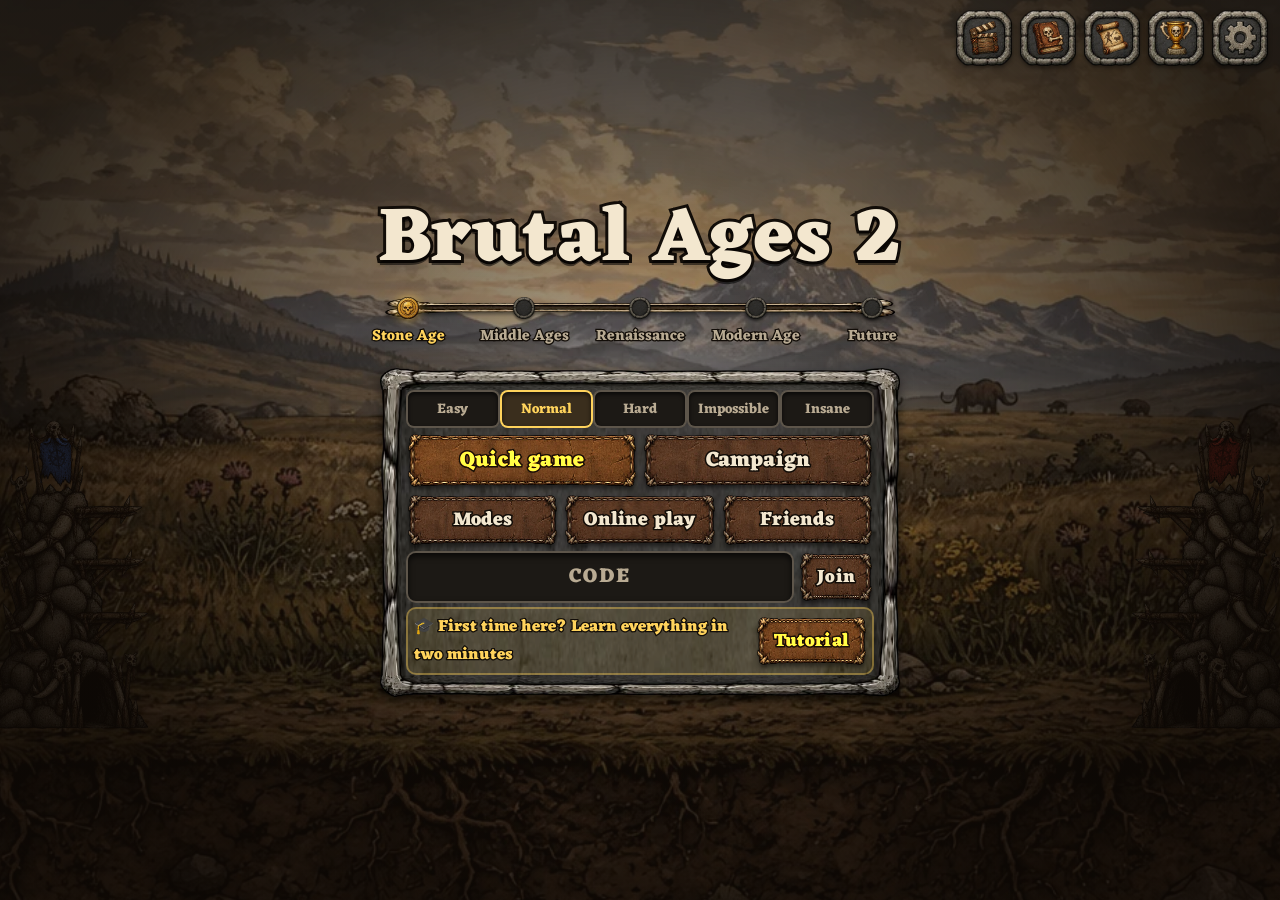
==== commit 61f1d4db: "Hra ze zdrojového commitu 55996e7" ====
--- a/index.html
+++ b/index.html
@@ -11,8 +11,8 @@
     <meta name="apple-mobile-web-app-status-bar-style" content="black-translucent" />
     <meta name="viewport" content="width=device-width, initial-scale=1.0, maximum-scale=1.0, user-scalable=no, viewport-fit=cover" />
     <title>Brutal Ages 2</title>
-    <script type="module" crossorigin src="./assets/main-BeyrXD4R.js"></script>
-    <link rel="modulepreload" crossorigin href="./assets/leagues-w7KDcOCc.js">
+    <script type="module" crossorigin src="./assets/main-DoGYTbBm.js"></script>
+    <link rel="modulepreload" crossorigin href="./assets/leagues-BY-3uWAO.js">
     <link rel="modulepreload" crossorigin href="./assets/CanvasPool-BZ0sA3Gt.js">
     <link rel="modulepreload" crossorigin href="./assets/Filter-OkrPcSWo.js">
     <link rel="modulepreload" crossorigin href="./assets/canvasUtils-BlnLdLY1.js">
@@ -22,13 +22,13 @@
     <link rel="modulepreload" crossorigin href="./assets/getTextureBatchBindGroup-CckcnH94.js">
     <link rel="modulepreload" crossorigin href="./assets/GraphicsContext-Bh-6kARE.js">
     <link rel="modulepreload" crossorigin href="./assets/getTexelRangeRects-fgmo4L6v.js">
-    <link rel="stylesheet" crossorigin href="./assets/main-CkGe-fp3.css">
+    <link rel="stylesheet" crossorigin href="./assets/main-U390Dm8_.css">
   </head>
   <body>
     <div id="app"></div>
     <div id="rotate-hint">
       <div class="icon">📱</div>
-      <div>Otoč telefon na šířku</div>
+      <div data-en="Turn your phone sideways">Otoč telefon na šířku</div>
     </div>
   </body>
 </html>
--- a/assets/main-U390Dm8_.css
+++ b/assets/main-U390Dm8_.css
@@ -0,0 +1 @@
+@font-face{font-family:Eczar;font-style:normal;font-display:swap;font-weight:700;src:url(./eczar-devanagari-700-normal-i8LN1Zyg.woff2)format("woff2"),url(./eczar-devanagari-700-normal-DcHHwPh7.woff)format("woff");unicode-range:U+900-97F,U+1CD0-1CF9,U+200C-200D,U+20A8,U+20B9,U+20F0,U+25CC,U+A830-A839,U+A8E0-A8FF,U+11B00-11B09}@font-face{font-family:Eczar;font-style:normal;font-display:swap;font-weight:700;src:url(./eczar-greek-ext-700-normal-DdyjcHzn.woff2)format("woff2"),url(./eczar-greek-ext-700-normal-Cs_ZbNxu.woff)format("woff");unicode-range:U+1F??}@font-face{font-family:Eczar;font-style:normal;font-display:swap;font-weight:700;src:url(./eczar-greek-700-normal-DRsR3abG.woff2)format("woff2"),url(./eczar-greek-700-normal-yfI_OjYr.woff)format("woff");unicode-range:U+370-377,U+37A-37F,U+384-38A,U+38C,U+38E-3A1,U+3A3-3FF}@font-face{font-family:Eczar;font-style:normal;font-display:swap;font-weight:700;src:url(./eczar-latin-ext-700-normal-CqDgi1uU.woff2)format("woff2"),url(./eczar-latin-ext-700-normal-DP12nQhZ.woff)format("woff");unicode-range:U+100-2BA,U+2BD-2C5,U+2C7-2CC,U+2CE-2D7,U+2DD-2FF,U+304,U+308,U+329,U+1D00-1DBF,U+1E00-1E9F,U+1EF2-1EFF,U+2020,U+20A0-20AB,U+20AD-20C0,U+2113,U+2C60-2C7F,U+A720-A7FF}@font-face{font-family:Eczar;font-style:normal;font-display:swap;font-weight:700;src:url(./eczar-latin-700-normal-BFY--h7D.woff2)format("woff2"),url(./eczar-latin-700-normal-CYZucReG.woff)format("woff");unicode-range:U+??,U+131,U+152-153,U+2BB-2BC,U+2C6,U+2DA,U+2DC,U+304,U+308,U+329,U+2000-206F,U+20AC,U+2122,U+2191,U+2193,U+2212,U+2215,U+FEFF,U+FFFD}@font-face{font-family:Eczar;font-style:normal;font-display:swap;font-weight:800;src:url(./eczar-devanagari-800-normal-0RPIPFzW.woff2)format("woff2"),url(./eczar-devanagari-800-normal-p_pDOI08.woff)format("woff");unicode-range:U+900-97F,U+1CD0-1CF9,U+200C-200D,U+20A8,U+20B9,U+20F0,U+25CC,U+A830-A839,U+A8E0-A8FF,U+11B00-11B09}@font-face{font-family:Eczar;font-style:normal;font-display:swap;font-weight:800;src:url(./eczar-greek-ext-800-normal-Dwrdj8SO.woff2)format("woff2"),url(./eczar-greek-ext-800-normal-scFetvI7.woff)format("woff");unicode-range:U+1F??}@font-face{font-family:Eczar;font-style:normal;font-display:swap;font-weight:800;src:url(./eczar-greek-800-normal-bHQimybo.woff2)format("woff2"),url(./eczar-greek-800-normal-2R1n9rBy.woff)format("woff");unicode-range:U+370-377,U+37A-37F,U+384-38A,U+38C,U+38E-3A1,U+3A3-3FF}@font-face{font-family:Eczar;font-style:normal;font-display:swap;font-weight:800;src:url(./eczar-latin-ext-800-normal-C2SvJ4qP.woff2)format("woff2"),url(./eczar-latin-ext-800-normal-Dp0dNhA4.woff)format("woff");unicode-range:U+100-2BA,U+2BD-2C5,U+2C7-2CC,U+2CE-2D7,U+2DD-2FF,U+304,U+308,U+329,U+1D00-1DBF,U+1E00-1E9F,U+1EF2-1EFF,U+2020,U+20A0-20AB,U+20AD-20C0,U+2113,U+2C60-2C7F,U+A720-A7FF}@font-face{font-family:Eczar;font-style:normal;font-display:swap;font-weight:800;src:url(./eczar-latin-800-normal-DyN1rZYA.woff2)format("woff2"),url(./eczar-latin-800-normal-DNw9Xe7c.woff)format("woff");unicode-range:U+??,U+131,U+152-153,U+2BB-2BC,U+2C6,U+2DA,U+2DC,U+304,U+308,U+329,U+2000-206F,U+20AC,U+2122,U+2191,U+2193,U+2212,U+2215,U+FEFF,U+FFFD}:root{--ui-ink:#120d08;--ui-bone:#f3e7cf;--ui-muted:#b9ab93;--ui-gold:#ffd35c;--ui-hostile:#e8563f;--ui-text:var(--ui-bone);--ui-amber:var(--ui-gold);--ui-shade:#120b06c7;--ui-font:"Eczar", Georgia, serif}.ui-inked{-webkit-text-stroke:3px var(--ui-ink);paint-order:stroke fill}.ui-slab{--slab:16px;border-style:solid;border-width:var(--slab);border-image:url(./stone-plaque-BLolS6fS.webp) 34 fill / var(--slab) / 0 stretch;filter:drop-shadow(0 4px 6px #0000008c)}.ui-btn{min-height:clamp(38px,11.5vh,48px);color:var(--ui-bone);font-family:var(--ui-font);letter-spacing:.01em;-webkit-text-stroke:3px var(--ui-ink);paint-order:stroke fill;cursor:pointer;touch-action:manipulation;-webkit-tap-highlight-color:transparent;filter:drop-shadow(0 3px 2px #00000080);background:0 0;border-style:solid;border-width:8px 13px;border-image:url(./hide-tag-CobBZqkc.webp) 26 42 fill/8px 13px round stretch;padding:0 12px;font-size:clamp(15px,4.6vh,21px);font-weight:800;transition:transform 80ms}.ui-btn.is-primary{color:var(--ui-gold);filter:sepia(.35)saturate(1.7)brightness(1.18)drop-shadow(0 3px 2px #00000080)}.ui-btn:hover{filter:brightness(1.12)drop-shadow(0 3px 2px #00000080)}.ui-btn.is-primary:hover{filter:sepia(.35)saturate(1.7)brightness(1.3)drop-shadow(0 3px 2px #00000080)}.ui-btn:active{transform:translateY(2px)scale(.98)}.ui-btn:focus-visible{outline:3px solid var(--ui-gold);outline-offset:2px}.ui-icon{fill:none;stroke:currentColor;stroke-width:2px;stroke-linejoin:miter;stroke-linecap:square;vertical-align:middle;width:1em;height:1em}*,:before,:after{box-sizing:border-box}html,body{color:#eee;height:100%;font-family:var(--ui-font);-webkit-user-select:none;user-select:none;touch-action:none;background:#111;margin:0;overflow:hidden}#app{position:fixed;inset:0}canvas{display:block}#rotate-hint{display:none}@media (orientation:portrait) and (pointer:coarse){#rotate-hint{z-index:100;color:#eee;text-align:center;background:#111;flex-direction:column;justify-content:center;align-items:center;gap:16px;padding:24px;font-size:20px;display:flex;position:fixed;inset:0}#rotate-hint .icon{font-size:64px;animation:2s ease-in-out infinite rotate-hint}}@keyframes rotate-hint{0%,30%{transform:rotate(0)}60%,to{transform:rotate(90deg)}}@media (prefers-reduced-motion:reduce){#rotate-hint .icon{animation:none}}.hud{--card:clamp(52px, 17vh, 96px);--ink:#1d1d1d;--gold:var(--ui-amber);--bone:clamp(20px, 8.4vh, 44px);--stone:calc(var(--card) * .66);--hud-ink:#120d08;--hud-bone-text:#f3e7cf;z-index:10;pointer-events:none;padding:max(6px, env(safe-area-inset-top)) max(10px, env(safe-area-inset-right)) max(6px, env(safe-area-inset-bottom)) max(10px, env(safe-area-inset-left));color:var(--ui-text);flex-direction:column;justify-content:space-between;font-size:clamp(12px,3.6vh,20px);font-weight:700;display:flex;position:fixed;inset:0}.hud button{pointer-events:auto;font-family:inherit;font-weight:inherit;color:inherit;cursor:pointer;touch-action:manipulation;-webkit-tap-highlight-color:transparent}.hud button:disabled{cursor:default}.hud[hidden],.hud [hidden]{display:none!important}.hud-upper{grid-template-columns:minmax(0,1fr) auto minmax(0,1fr);align-items:start;column-gap:2vw;font-family:Eczar,Georgia,serif;display:grid}.hud-upper-side{flex-direction:column;gap:2px;min-width:0;display:flex}.hud-upper-side.is-right{align-items:flex-end}.hud-base{align-items:flex-start;width:100%;display:flex;position:relative}.hud-base.is-enemy{flex-direction:row-reverse}.hud-banner{z-index:1;width:calc(var(--bone) * 1.55);height:calc(var(--bone) * 2.1);margin-bottom:calc(var(--bone) * -1.1);filter:drop-shadow(0 2px 2px #00000073);background:url(./banner-blue-CDDSKohZ.webp) top/contain no-repeat;flex:none;position:relative}.hud-base.is-enemy .hud-banner{background-image:url(./banner-red-B_uzS9P2.webp)}.has-team-colors .hud-base.is-mine .hud-banner{filter:var(--team-mine-filter) drop-shadow(0 2px 2px #00000073)}.has-team-colors .hud-base.is-enemy .hud-banner{filter:var(--team-enemy-filter) drop-shadow(0 2px 2px #00000073);background-image:url(./banner-blue-CDDSKohZ.webp)}.hud-bone{--bh:calc(var(--bone) * 1.1);min-width:0;height:var(--bh);margin:0 calc(var(--bone) * -.35) calc(var(--bone) * -.1);border-style:solid;border-width:0 calc(var(--bh) * .856);border-image:url(./bone-bar-liquid-el9YcXf0.webp) 0 125 fill / 0 calc(var(--bh) * .856) / 0 stretch;filter:drop-shadow(0 2px 2px #0006);flex:1;position:relative}.hud-bone-channel{top:31.5%;bottom:32.9%;left:calc(var(--bh) * -.205);right:calc(var(--bh) * -.198);background:linear-gradient(#080604d9,#1e160ecc);border-radius:999px;position:absolute;overflow:hidden;box-shadow:inset 0 2px 3px #000000b3}.hud-bone-fill{--liquid-top:var(--team-mine-light,#b8e2ff);--liquid-mid:var(--team-mine-main,#3d8fd6);--liquid-deep:var(--team-mine-dark,#173f73);background:linear-gradient(#fff6, #fff0 22%), linear-gradient(var(--liquid-top), var(--liquid-mid) 38%, var(--liquid-deep));height:100%;transition:width .2s linear;position:relative;overflow:hidden;box-shadow:inset -2px 0 #ffffff59}.hud-bone-fill:before,.hud-bone-fill:after{content:"";pointer-events:none;position:absolute;inset:0}.hud-bone-fill:before{background-image:radial-gradient(circle,#ffffffbf 0 1.2px,#fff0 1.8px),radial-gradient(circle,#ffffff8c 0 .8px,#fff0 1.4px),radial-gradient(circle,#ffffff73 0 1.6px,#fff0 2.3px);background-position:0 0,7px 3px,19px 6px;background-size:23px 13px,13px 9px,41px 17px;animation:2.6s linear infinite hud-bubbles}.hud-bone-fill:after{background:linear-gradient(100deg,#0000 30%,#ffffff47 45%,#0000 60%) 0 0/60% 100% no-repeat;animation:5s ease-in-out infinite hud-slosh}@keyframes hud-bubbles{to{background-position:4px -13px,2px -9px,25px -17px}}@keyframes hud-slosh{0%{background-position:-120% 0}to{background-position:260% 0}}@media (prefers-reduced-motion:reduce){.hud-bone-fill:before,.hud-bone-fill:after{animation:none}}.hud-base.is-enemy .hud-bone-channel{justify-content:flex-end;display:flex}.hud-base.is-enemy .hud-bone-fill{--liquid-top:var(--team-enemy-light,#ff9f8a);--liquid-mid:var(--team-enemy-main,#c2301f);--liquid-deep:var(--team-enemy-dark,#5c0f0a);box-shadow:inset 2px 0 #ffffff59}.hud-stone-row{padding-left:calc(var(--bone) * 1.7);gap:6px;display:flex}.hud-stone-row.is-right{padding-left:0;padding-right:calc(var(--bone) * 1.7);justify-content:flex-end;align-items:center}.hud-orders{gap:6px;margin-right:8px;display:flex}.hud-stone{width:var(--stone);height:var(--stone);filter:drop-shadow(0 2px 2px #00000073);background:url(./stone-square-FyFiAr_7.webp) 50%/contain no-repeat;border:0;place-items:center;padding:0;line-height:1;text-decoration:none;display:grid;position:relative}.hud-stone.is-round{width:calc(var(--stone) * 1.12);height:calc(var(--stone) * 1.12);background-image:url(./stone-round-DJJdRqOP.webp)}.hud-stone:active:not(:disabled){transform:translateY(1px)scale(.96)}.hud-stone.is-square:before,.hud-stone-icon{content:"";color:var(--hud-bone-text);font-size:calc(var(--stone) * .42);background-position:50%;background-repeat:no-repeat;background-size:contain;place-items:center;display:grid;position:absolute;inset:20%}.hud-stone.is-active{filter:drop-shadow(0 0 6px #ffc35a)drop-shadow(0 2px 2px #00000073)}.hud-stone.is-round:after{content:"";background:conic-gradient(#0a0602b8 var(--cooldown,0deg), transparent 0);pointer-events:none;border-radius:50%;position:absolute;inset:13%}.hud-stone:disabled .hud-stone-icon{filter:grayscale(.8)brightness(.7)}.hud-stone-badge.is-price{color:var(--ui-gold);font-size:calc(var(--stone) * .26);place-items:end center;padding-bottom:6%}.hud-stone.is-hero .hud-stone-icon{color:var(--ui-gold)}.hud-stone.is-ready{animation:1s ease-in-out infinite alternate hud-glow}.hud-stone-badge{z-index:1;color:#fff;font-size:calc(var(--stone) * .4);-webkit-text-stroke:3px var(--hud-ink);paint-order:stroke fill;place-items:center;display:grid;position:absolute;inset:0}.icon-fast:before{background-image:url([data-uri])}.icon-gear:before{background-image:url(./icon-gear-CO-59Evt.webp)}.icon-replays:before{background-image:url(./icon-replays-KxnTpFfm.webp)}.icon-book:before{background-image:url(./icon-book-BJ70UMEF.webp)}.icon-scroll:before{background-image:url(./icon-scroll-QF7X-bys.webp)}.icon-trophy:before{background-image:url(./icon-trophy-BRmOMnmj.webp)}.icon-install:before{background-image:url(./icon-install-_hi51vfg.webp)}.icon-meteor{background-image:url(./icon-meteor-DqrxHLwu.webp)}.icon-arrow-rain{background-image:url(./icon-arrow-rain-D9tKkEYl.webp)}.icon-cannon{background-image:url(./icon-cannon-CWNv7GpZ.webp)}.icon-airstrike{background-image:url(./icon-airstrike-Dd6AQZAC.webp)}.icon-orbital{background-image:url(./icon-orbital-CFHBY0KF.webp)}.icon-hourglass{background-image:url(./icon-hourglass-Djn5Ky_u.webp)}.icon-coin{background-image:url(./icon-coin-OD3DbCM-.webp)}.icon-people{background-image:url(./icon-people-0owjyZea.webp)}.hud-upper-center{flex-direction:column;align-items:center;gap:2px;width:clamp(130px,22vw,260px);display:flex}.hud-plaque{box-sizing:border-box;border-style:solid;border-width:calc(var(--bone) * .32);border-image:url(./stone-plaque-BLolS6fS.webp) 34 fill / calc(var(--bone) * .32) / 0 stretch;filter:drop-shadow(0 2px 3px #00000073);width:72%;padding:0 8px}.hud-plaque-row{align-items:center;gap:6px;line-height:1.15;display:flex;position:relative}.hud-plaque-icon{background-position:50%;background-repeat:no-repeat;background-size:contain;flex:none;width:1.15em;height:1.15em}.hud-plaque-value{text-align:right;font-variant-numeric:tabular-nums;color:var(--hud-bone-text);-webkit-text-stroke:3px var(--hud-ink);paint-order:stroke fill;flex:1;font-size:1.2em;font-weight:800}.hud-plaque-value.is-gold{color:#ffd35c}.hud-queue-bar{background:#ffd35c;height:2px;position:absolute;bottom:-1px;left:0}.hud-track{width:100%;height:calc(var(--bone) * .82);border-style:solid;border-width:0 calc(var(--bone) * .67);border-image:url(./bone-track-BIEqdnja.webp) 0 48 fill / 0 calc(var(--bone) * .67) / 0 stretch;filter:drop-shadow(0 2px 2px #0006);margin-bottom:1.35em;position:relative}.hud-track-channel{top:32%;bottom:41%;left:calc(var(--bone) * -.3);right:calc(var(--bone) * -.3);border-radius:2px;position:absolute;overflow:hidden}.hud-track-fill{background:linear-gradient(#ffe08a,#e09a2c);height:100%}.hud-track-text{left:calc(var(--bone) * -.67);right:calc(var(--bone) * -.67);text-align:center;white-space:nowrap;color:var(--hud-bone-text);-webkit-text-stroke:2.5px var(--hud-ink);paint-order:stroke fill;margin-top:-1px;font-size:.72em;position:absolute;top:100%}@keyframes hud-glow{0%{filter:drop-shadow(0 0 2px #ffc35a)drop-shadow(0 2px 2px #00000073)}to{filter:drop-shadow(0 0 9px #ffc35a)drop-shadow(0 2px 2px #00000073)}}@media (prefers-reduced-motion:reduce){.hud-stone.is-ready{filter:drop-shadow(0 0 7px #ffc35a);animation:none}}.hud-orders .hud-stone{width:calc(var(--stone) * .82);height:calc(var(--stone) * .82)}.hud-order .hud-stone-icon,.hud-ability .hud-stone-icon{color:var(--hud-bone-text);font-size:calc(var(--stone) * .36)}.hud-order.is-active{filter:drop-shadow(0 0 6px var(--ui-gold))}.hud-order.is-active .hud-stone-icon,.hud-ability.is-active .hud-stone-icon{color:var(--ui-gold)}.hud-army{pointer-events:none;align-self:flex-end;gap:6px;display:flex}.hud-army .hud-stone{pointer-events:auto}.hud-ability.is-active{animation:.8s ease-in-out infinite alternate hud-glow}.hud-ability:disabled.is-active .hud-stone-icon{filter:none}@media (prefers-reduced-motion:reduce){.hud-ability.is-active{animation:none}}.hud-callout{max-width:46vw;color:var(--ui-gold);text-align:center;text-wrap:balance;pointer-events:none;margin-top:4px;font-size:clamp(14px,5vh,24px);font-weight:800;line-height:1.15}.hud-callout.is-hostile{color:#ff8a6b}.hud-callout.is-in{animation:.35s ease-out hud-callout-in}@keyframes hud-callout-in{0%{opacity:0;transform:translateY(-8px)scale(1.15)}}.hud-mission-timer{color:var(--hud-bone-text);font-variant-numeric:tabular-nums;pointer-events:none;font-size:clamp(12px,3.8vh,18px);font-weight:800}@media (prefers-reduced-motion:reduce){.hud-callout.is-in{animation:none}}.hud-pick{--slab:12px;left:50%;bottom:calc(var(--card) + 18px);z-index:15;pointer-events:auto;flex-direction:column;align-items:center;gap:4px;width:min(92vw,640px);display:flex;position:fixed;transform:translate(-50%)}.hud-pick-title{color:var(--ui-gold);font-size:clamp(13px,4vh,18px)}.hud-pick-row{grid-template-columns:repeat(3,1fr);gap:6px;width:100%;display:grid}.hud-pick-choice{color:var(--ui-text);font:inherit;cursor:pointer;background:#2b241b;border:0;border-radius:8px;flex-direction:column;gap:1px;padding:4px 6px;font-size:clamp(11px,3.2vh,14px);display:flex;box-shadow:0 0 0 2px #6d6252}.hud-pick-choice small{color:var(--ui-muted)}.hud-pick-choice:active{box-shadow:0 0 0 2px var(--ui-gold)}.hud-lower{justify-content:space-between;align-items:flex-end;gap:8px;font-family:Eczar,Georgia,serif;display:flex}.hud-card-row{padding-bottom:calc(var(--card) * .08);flex-wrap:wrap;gap:8px;display:flex}.hud-card{font-size:inherit;width:var(--card);height:var(--card);filter:drop-shadow(0 2px 3px #00000073);background:url(./stone-square-FyFiAr_7.webp) 50%/100% 100% no-repeat;border:0;padding:0;position:relative}.hud-card.is-small{width:calc(var(--card) * .85);height:calc(var(--card) * .85)}.hud-card.is-sell{filter:sepia(.6)hue-rotate(-30deg)saturate(1.6)drop-shadow(0 2px 3px #00000073)}.hud-card:active:not(:disabled){transform:translateY(1px)scale(.96)}.hud-card-portrait{font-size:calc(var(--card) * .42);border-radius:10%;place-items:center;line-height:1;display:grid;position:absolute;inset:11% 11% 14%;overflow:hidden}.hud-card-portrait .ui-portrait{object-fit:cover;object-position:center top;width:100%;height:100%}.hud-card-portrait img[src*=icon-],.hud-card-portrait img[src^="data:image/webp"]{object-fit:contain;object-position:center;box-sizing:border-box;padding:6%}.hud-card-portrait .ui-icon{color:var(--hud-bone-text);width:.8em;height:.8em}.hud-card.is-small .hud-card-portrait{font-size:calc(var(--card) * .34)}.hud-card:disabled .hud-card-portrait{filter:grayscale(.85)brightness(.75)}.hud-card-tag{z-index:1;box-shadow:0 0 0 1.5px var(--hud-ink), inset 0 0 0 1px #8a5a35;color:var(--hud-bone-text);background:#3b2416;border-radius:6px;padding:0 5px;font-size:.62em;line-height:1.4;position:absolute;top:-4%;right:-4%}.hud-card-cost{color:#ffd35c;white-space:nowrap;-webkit-text-stroke:2.5px var(--hud-ink);paint-order:stroke fill;background:url(./hide-tag-CobBZqkc.webp) 50%/100% 100% no-repeat;justify-content:center;align-items:center;gap:3px;height:31%;font-size:.86em;font-weight:800;display:flex;position:absolute;bottom:-8%;left:2%;right:2%}.hud-card-cost:before{content:"";background:url(./icon-coin-OD3DbCM-.webp) 50%/contain no-repeat;width:.95em;height:.95em}.hud-card-cost.is-free:before{content:none}.hud-card:disabled .hud-card-cost{color:#b9ab93}.hud-actions{flex-direction:column;align-items:flex-end;gap:8px;display:flex;position:relative}.hud-popup{border-style:solid;border-width:calc(var(--card) * .14);border-image:url(./stone-plaque-BLolS6fS.webp) 34 fill / calc(var(--card) * .14) / 0 stretch;filter:drop-shadow(0 3px 4px #00000073);flex-wrap:nowrap;justify-content:flex-end;width:max-content;max-width:70vw;padding:2px 4px 8px;position:absolute;bottom:calc(100% + 8px);right:0}.hud-popup .hud-card{filter:none}.hud-action-buttons{gap:10px;display:flex}.hud-action{width:calc(var(--card) * 1.05);height:calc(var(--card) * 1.05);filter:drop-shadow(0 3px 3px #00000080);background:url(./stone-square-FyFiAr_7.webp) 50%/100% 100% no-repeat;border:0;padding:0;position:relative}.hud-action:before{content:"";background-position:50%;background-repeat:no-repeat;background-size:contain;position:absolute;inset:17%}.hud-action.icon-hammer:before{background-image:url(./icon-hammer-DTyiVp-v.webp)}.hud-action.icon-upgrade:before{background-image:url(./icon-upgrade-BypdIBGJ.webp)}.hud-action.is-open{filter:drop-shadow(0 0 8px #ffc35a)drop-shadow(0 3px 3px #00000080)}.hud-action:active{transform:translateY(1px)scale(.96)}.hud-overlay{pointer-events:auto;z-index:20;background:radial-gradient(ellipse at 50% 45%, #1e130a8c, var(--ui-shade) 70%);font-family:var(--ui-font);flex-direction:column;justify-content:center;align-items:center;gap:clamp(8px,3vh,18px);display:flex;position:fixed;inset:0}.hud-overlay-title{color:var(--ui-bone);-webkit-text-stroke:6px var(--ui-ink);text-shadow:0 5px #0000008c;font-size:clamp(30px,12vh,64px);font-weight:800;line-height:1}.hud-overlay-title.is-victory{color:var(--ui-gold)}.hud-overlay-title.is-defeat{color:var(--ui-hostile)}.hud-overlay-note{color:var(--ui-muted);font-size:.85em}.hud-overlay-note:empty{display:none}.hud-overlay-buttons{--slab:clamp(12px, 4vh, 20px);gap:10px;padding:2px 4px;display:flex}.hud-overlay-toggles{gap:10px;display:flex}.hud-overlay-toggles .ui-btn{min-height:34px;font-size:clamp(12px,3.6vh,16px)}.hud-overlay-toggles .ui-btn[aria-pressed=false]{color:var(--ui-muted)}.hud-nations{--slab:clamp(12px, 4vh, 20px);z-index:15;width:min(94vw,760px);color:var(--ui-bone);font-family:var(--ui-font);text-align:center;padding:0 4px 4px;position:fixed;top:50%;left:50%;transform:translate(-50%,-58%)}.hud-nations-title{color:var(--ui-gold);margin-bottom:6px}.hud-nations-row{grid-template-columns:repeat(4,1fr);gap:8px;display:grid}.hud-nation{filter:drop-shadow(0 2px 3px #00000073);background:0 0;border-style:solid;border-width:clamp(10px,3.4vh,18px);border-image:url(./stone-square-FyFiAr_7.webp) 26 fill/clamp(10px,3.4vh,18px);flex-direction:column;align-items:center;gap:1px;min-height:44px;padding:2px 4px 4px;display:flex}.hud-nation:active{transform:translateY(1px)scale(.97)}.hud-nation-icon{font-size:1.9em;line-height:1.1}.hud-nation-icon .ui-portrait{object-fit:cover;object-position:center top;border-radius:8px;width:2.5em;height:2.5em;display:block}.hud-nation-name{font-size:.9em;font-weight:800}.hud-nation-bonus{color:var(--ui-gold);font-size:.68em;line-height:1.2}.lobby{z-index:30;color:var(--ui-bone);font-family:var(--ui-font);background:radial-gradient(at 50% 42%,#281a0e59,#0e0905e0 75%);flex-direction:column;justify-content:center;align-items:center;gap:clamp(6px,2.4vh,18px);padding:10px 16px;display:flex;position:fixed;inset:0}.lobby[hidden],.lobby [hidden]{display:none!important}.lobby-title{color:var(--ui-bone);letter-spacing:.02em;-webkit-text-stroke:6px var(--ui-ink);text-shadow:0 5px #0000008c;margin:0;font-size:clamp(30px,11.5vh,76px);font-weight:800;line-height:1}.lobby-eras{--dot:clamp(14px, 4.4vh, 22px);width:min(580px,100%);margin:0;padding:0;list-style:none;display:flex;position:relative}.lobby-eras:before{content:"";top:calc(var(--dot) / 2 - var(--dot) * .4);height:calc(var(--dot) * .8);filter:drop-shadow(0 2px 2px #00000080);background:url(./bone-track-BIEqdnja.webp) 50%/100% 100% no-repeat;position:absolute;left:6%;right:6%}.lobby-era{z-index:1;color:var(--ui-muted);text-align:center;white-space:nowrap;-webkit-text-stroke:2.5px var(--ui-ink);paint-order:stroke fill;flex-direction:column;flex:1;align-items:center;gap:4px;font-size:clamp(11px,3.1vh,15px);display:flex;position:relative}.lobby-era:before{content:"";width:var(--dot);height:var(--dot);filter:brightness(.75)drop-shadow(0 2px 1px #00000080);background:url(./stone-round-DJJdRqOP.webp) 50%/contain no-repeat}.lobby-era:first-child{color:var(--ui-gold)}.lobby-era:first-child:before{filter:drop-shadow(0 0 6px #ffc850b3);background-image:url(./icon-coin-OD3DbCM-.webp)}.lobby-panel{--slab:clamp(12px, 4vh, 22px);flex-direction:column;align-items:stretch;gap:clamp(4px,1.6vh,8px);width:min(520px,100%);padding:2px 6px;display:flex;position:relative}.ui-btn.is-small{padding:0 4px;font-size:clamp(14px,4.2vh,18px)}.lobby-join{gap:8px;display:flex}.lobby-input{min-width:0;min-height:clamp(38px,11.5vh,48px);color:var(--ui-gold);font:inherit;letter-spacing:.3em;text-align:center;text-transform:uppercase;background:#1c1915;border:0;border-radius:8px;flex:1;padding:0 12px;font-size:20px;font-weight:800;box-shadow:inset 0 3px 6px #000000b3,0 0 0 2px #5d554a}.lobby-input::placeholder{color:var(--ui-muted);letter-spacing:.1em;text-transform:none}.lobby-input:focus-visible{outline:3px solid var(--ui-gold);outline-offset:2px}.lobby-error{color:var(--ui-hostile);text-align:center;-webkit-text-stroke:2.5px var(--ui-ink);paint-order:stroke fill}.lobby-wait-text{text-align:center;font-size:clamp(14px,4.5vh,20px)}.lobby-code{color:var(--ui-gold);letter-spacing:.25em;text-align:center;-webkit-user-select:all;user-select:all;padding:4px 0;font-size:clamp(32px,13vh,64px);font-weight:800}.lobby-difficulty{gap:4px;display:flex}.lobby-diff{min-width:0;min-height:clamp(28px,8vh,34px);color:var(--ui-muted);font:inherit;cursor:pointer;touch-action:manipulation;background:#1c1915;border:0;border-radius:6px;flex:1;padding:0 2px;font-size:clamp(11px,3.4vh,14px);font-weight:700;box-shadow:inset 0 2px 4px #000000b3,0 0 0 2px #5d554a}.lobby-diff[aria-checked=true]{box-shadow:inset 0 2px 4px #0009, 0 0 0 2px var(--ui-gold);color:var(--ui-gold);background:#3a2e1d}.lobby-diff:focus-visible{outline:3px solid var(--ui-gold);outline-offset:1px}.settings{z-index:40;background:var(--ui-shade);color:var(--ui-text);font-family:var(--ui-font);flex-direction:column;justify-content:safe center;align-items:center;gap:clamp(6px,2vh,12px);padding:12px;display:flex;position:fixed;inset:0;overflow-y:auto}.settings[hidden]{display:none!important}.settings-title{font-size:clamp(24px,8vh,40px);font-weight:800}.settings-panel{--slab:clamp(12px, 4vh, 20px);flex-direction:column;gap:clamp(6px,2vh,12px);width:min(720px,100%);padding:2px clamp(4px,1.5vw,12px);display:flex}.settings-tabs{justify-content:center;gap:6px;display:flex}.settings-tabs .ui-btn{white-space:nowrap;flex:0 9em;min-width:0;min-height:clamp(32px,9.5vh,42px);padding:0 4px;font-size:clamp(13px,3.8vh,17px)}.settings-body,.settings-account{flex-direction:column;justify-content:center;gap:clamp(6px,2vh,12px);display:flex}.settings-body{min-height:clamp(150px,46vh,260px)}.settings-account[hidden]{display:none}.settings-news{overscroll-behavior:contain;max-height:clamp(150px,46vh,260px);padding-right:6px;overflow-y:auto}.settings-news-head{color:var(--ui-gold);align-items:baseline;gap:8px;font-size:clamp(13px,3.6vh,16px);font-weight:800;display:flex}.settings-news-date{color:var(--ui-muted);-webkit-text-stroke:0;font-size:clamp(10px,2.8vh,12px);font-weight:600}.settings-news-items{margin:4px 0 10px;padding-left:1.2em;font-size:clamp(11px,3.1vh,13px);line-height:1.35}.settings-news-items li+li{margin-top:4px}.settings-row,.settings-profile{grid-template-columns:minmax(7em,.8fr) minmax(0,2fr);align-items:center;gap:10px;display:grid}.settings-label{-webkit-text-stroke:2.5px var(--ui-ink);paint-order:stroke fill;font-size:clamp(14px,4vh,18px);font-weight:800;line-height:1.15}.settings-hint{color:var(--ui-muted);-webkit-text-stroke:0;font-size:clamp(10px,2.8vh,12px);font-weight:600;display:block}.settings-choices{gap:6px;display:flex}.settings-choices .ui-btn{white-space:nowrap;flex:1 1 0;min-width:0;max-width:16em;min-height:clamp(32px,9.5vh,42px);padding:0 4px;font-size:clamp(13px,3.8vh,17px)}.settings-game{grid-template-columns:minmax(0,1fr) minmax(0,1.25fr);align-items:center;gap:clamp(8px,2vw,16px);display:grid}.settings-game-side{flex-direction:column;gap:6px;display:flex}.settings-fields{grid-template-columns:1fr 1fr;gap:5px;display:grid}.settings-fields .ui-btn{white-space:nowrap;min-width:0;min-height:clamp(28px,8vh,38px);padding:0 4px;font-size:clamp(12px,3.5vh,16px)}.settings-fields .ui-btn:first-child{grid-column:1/-1}.settings-preview{aspect-ratio:12/5;max-height:46vh;box-shadow:0 0 0 3px #5d554a, 0 0 0 5px var(--ui-ink), 0 4px 8px #00000080;background:#1c1915;border-radius:6px;margin:0;position:relative;overflow:hidden}.settings-preview-img{object-fit:cover;object-position:50% 62%;width:100%;height:100%;display:block}.settings-preview-text{color:var(--ui-gold);text-align:center;background:linear-gradient(#0000,#0a0704d9);padding:14px 8px 5px;font-size:clamp(12px,3.4vh,15px);font-weight:800;line-height:1.2;position:absolute;inset:auto 0 0}.settings-panel>.ui-btn.settings-done{align-self:center;min-width:min(14em,100%)}.lobby-row{gap:8px;display:flex}.lobby-row>.ui-btn{white-space:nowrap;flex:1;justify-content:center;align-items:center;min-width:0;padding:0 2px;display:flex}.lobby-row:has(>.ui-btn:nth-child(3)):not(:has(>.ui-btn[hidden]))>.ui-btn{font-size:clamp(14px,4.2vh,19px)}.lobby-settings{--stone:clamp(40px, 12vh, 56px);top:max(10px, env(safe-area-inset-top));right:max(12px, env(safe-area-inset-right));position:absolute}.lobby-board{--stone:clamp(40px, 12vh, 56px);top:max(10px, env(safe-area-inset-top));right:calc(max(12px, env(safe-area-inset-right)) + var(--stone) + 8px);font-size:calc(var(--stone) * .45);position:absolute}.settings-profile-edit{flex-wrap:wrap;align-items:center;gap:6px;display:flex}.settings-name{letter-spacing:normal;text-align:left;text-transform:none;flex:9em;min-height:clamp(32px,9vh,40px);font-size:16px}.settings-note{min-width:0;color:var(--ui-muted);flex:100%;font-size:12px;line-height:1.2}.backup-row{align-items:center;gap:6px;display:flex}.backup-text{font-size:clamp(12px,3.4vh,15px);line-height:1.3}.backup-code{color:var(--ui-gold);letter-spacing:.08em;text-align:center;font-size:clamp(18px,6vh,26px)}.backup-input{font-size:16px}.backup-confirm{color:var(--ui-hostile)}.settings.is-over{z-index:41;background:#0e0c0af0}.lobby-panel>.ui-btn{align-self:center;min-width:min(14em,100%)}@media (height<=450px){.settings[aria-label=Nastavení]>.settings-title{display:none}}.lobby-update{background:#ffd35c1f;border-radius:8px;justify-content:center;align-items:center;gap:10px;padding:4px 6px;display:flex;box-shadow:0 0 0 2px #ffd35c73}.lobby-update[hidden]{display:none}.lobby-update-text{color:var(--ui-gold);-webkit-text-stroke:2.5px var(--ui-ink);paint-order:stroke fill;font-size:clamp(13px,3.8vh,16px);font-weight:800}.settings-swatches{flex-wrap:wrap;gap:6px;display:flex}.settings-swatch{cursor:pointer;border:2px solid #140e08d9;border-radius:50%;width:clamp(24px,6.5vh,32px);height:clamp(24px,6.5vh,32px);padding:0;font-size:12px;line-height:1;box-shadow:inset 0 -3px 4px #00000059,0 1px 2px #00000080}.settings-swatch.is-on{border-color:#f1c25b;transform:scale(1.1);box-shadow:0 0 0 2px #2a1b0c,0 0 8px #f1c25bcc}.settings-swatch.is-locked{cursor:not-allowed;font-size:clamp(11px,3.4vh,14px);box-shadow:inset 0 0 0 20px #0e0a0699}.lobby-tutorial{--stone:clamp(40px, 12vh, 56px);top:max(10px, env(safe-area-inset-top));right:calc(max(12px, env(safe-area-inset-right)) + 2 * (var(--stone) + 8px));font-size:calc(var(--stone) * .45);position:absolute}.lobby-install{--stone:clamp(40px, 12vh, 56px);top:max(10px, env(safe-area-inset-top));right:calc(max(12px, env(safe-area-inset-right)) + 5 * (var(--stone) + 8px));font-size:calc(var(--stone) * .45);position:absolute}.lobby-install[hidden]{display:none}.settings-version{color:var(--ui-muted);font:inherit;cursor:default;background:0 0;border:0;justify-self:center;padding:2px 6px;font-size:clamp(10px,2.8vh,12px)}.settings-cheats{background:#781e142e;border-radius:8px;gap:6px;padding:6px 8px;display:grid;box-shadow:0 0 0 2px #dc503c59}.settings-cheats-title{color:#ffb4a0;font-size:clamp(11px,3vh,13px);font-weight:800}.settings-cheat-actions{flex-wrap:wrap}.lobby-wiki{--stone:clamp(40px, 12vh, 56px);top:max(10px, env(safe-area-inset-top));right:calc(max(12px, env(safe-area-inset-right)) + 3 * (var(--stone) + 8px));font-size:calc(var(--stone) * .45);position:absolute}.campaign{z-index:35;padding:max(8px, env(safe-area-inset-top), calc((100dvh - 640px) / 2)) max(12px, env(safe-area-inset-right), calc((100vw - 1100px) / 2)) max(8px, env(safe-area-inset-bottom), calc((100dvh - 640px) / 2)) max(12px, env(safe-area-inset-left), calc((100vw - 1100px) / 2));color:var(--ui-text);font-family:var(--ui-font);background:#120b06f0;flex-direction:column;gap:6px;display:flex;position:fixed;inset:0}.campaign[hidden]{display:none!important}.campaign-tabs{scrollbar-width:none;gap:4px;padding:6px 8px 0;display:flex;overflow-x:auto}.campaign-tabs+*{z-index:1;margin-top:-12px;position:relative}.campaign-tab{white-space:nowrap;text-overflow:ellipsis;min-width:0;color:var(--ui-muted);font:inherit;-webkit-text-stroke:2.5px var(--ui-ink);paint-order:stroke fill;filter:brightness(.72)drop-shadow(0 2px 2px #00000080);cursor:pointer;background:0 0;border-style:solid;border-width:8px 11px 0;border-image:url(./hide-tag-CobBZqkc.webp) 26 42 0 fill/8px 11px 0 round stretch;flex:0 auto;padding:3px 6px 14px;font-size:clamp(11px,3.4vh,15px);font-weight:800;transition:transform .12s,filter .12s;overflow:hidden}.campaign-tab:hover{filter:brightness(.9)drop-shadow(0 2px 2px #00000080)}.campaign-tab.is-on{color:var(--ui-gold);filter:sepia(.35)saturate(1.7)brightness(1.18)drop-shadow(0 2px 2px #00000080);transform:translateY(-5px)}.campaign-body{flex:1;grid-template-columns:minmax(0,1fr) minmax(0,1.25fr);gap:10px;min-height:0;display:grid}.campaign-grid{grid-template-columns:repeat(5,1fr);grid-auto-rows:auto;align-content:center;gap:6px;display:grid}.campaign-tile{aspect-ratio:1;color:var(--ui-text);font:inherit;cursor:pointer;background:#2b241b;border:0;border-radius:8px;flex-direction:column;justify-content:center;align-items:center;gap:2px;padding:2px;display:flex;box-shadow:inset 0 -3px #00000073,0 0 0 2px #6d6252}.campaign-tile-icon{font-size:clamp(16px,6vh,26px);line-height:1}.campaign-tile-stars{color:var(--ui-gold);letter-spacing:.04em;font-size:clamp(9px,2.8vh,12px);font-weight:800}.campaign-tile.is-won{background:#3d2f17}.campaign-tile.is-sel{box-shadow:inset 0 -3px 0 #00000073, 0 0 0 3px var(--ui-gold)}.campaign-tile.is-locked{opacity:.45;cursor:default}.campaign-brief{--slab:clamp(10px, 3vh, 16px);flex-direction:column;gap:4px;min-height:0;font-size:clamp(11px,3.3vh,14px);display:flex;overflow-y:auto}.campaign-title{color:var(--ui-gold);font-size:clamp(16px,5vh,22px);font-weight:800}.campaign-story{margin:0;line-height:1.35}.campaign-goal{font-weight:700}.campaign-rules,.campaign-stars{margin:0;padding-left:1.1em}.campaign-stars{color:var(--ui-muted);padding-left:0;list-style:none}.campaign-stars .is-got{color:var(--ui-gold)}.campaign-bonus{color:var(--ui-muted)}.campaign-buttons{justify-content:center;gap:8px;margin-top:auto;padding-top:4px;display:flex}.campaign-buttons .ui-btn{flex:1;max-width:16em}.modes-brief{flex:0 auto;width:min(760px,100%);min-height:0;margin-inline:auto}.campaign.modes,.campaign.modes .campaign-tabs{justify-content:center}.campaign.modes .board{min-height:3em}.modes-challenges{flex:0 auto;grid-template-columns:1fr 1fr;gap:6px;min-height:0;display:grid;overflow-y:auto}.modes-brief:has(.modes-challenges){overflow:hidden}.modes-challenge{color:var(--ui-text);font:inherit;text-align:left;cursor:pointer;background:#2b241b;border:0;border-radius:8px;flex-direction:column;align-items:flex-start;gap:1px;padding:4px 8px;display:flex;box-shadow:0 0 0 2px #6d6252}.modes-challenge small{color:var(--ui-muted);font-size:.85em}.modes-challenge.is-done{box-shadow:0 0 0 2px var(--ui-gold)}.modes-challenge.is-done b{color:var(--ui-gold)}.board{flex:1;min-height:0;overflow-y:auto}.board-table{border-collapse:collapse;width:100%;font-size:clamp(12px,3.4vh,15px)}.board-table td{border-bottom:1px solid #ffffff14;padding:2px 6px}.board-rank,.board-score,.board-time{white-space:nowrap}.board-name{width:100%}.board-table tr.is-me{color:var(--ui-gold);font-weight:800}.campaign-tab-name,.campaign-tab-stars{text-overflow:ellipsis;display:block;overflow:hidden}.campaign-tab-stars{font-size:.82em;line-height:1.1}.tutorial{z-index:30;pointer-events:auto;text-align:left;gap:4px;width:min(520px,56vw);padding:clamp(6px,1.8vh,12px) clamp(10px,2vw,16px);display:grid;position:fixed;top:clamp(64px,17vh,130px);left:50%;transform:translate(-50%)}.tutorial[hidden]{display:none}.tutorial-head{color:#f1c25b;letter-spacing:.04em;font-size:clamp(10px,2.8vh,13px);font-weight:800}.tutorial-text{color:var(--ui-text,#f3e7cf);font-size:clamp(11px,3.3vh,15px);font-weight:600;line-height:1.3}.tutorial-next{justify-self:end}.tutorial-next[hidden]{display:none}.tut-target{z-index:31;animation:1s ease-in-out infinite tut-pulse;position:relative}@keyframes tut-pulse{0%,to{box-shadow:0 0 0 3px #fde047,0 0 10px 3px #fde04799}50%{box-shadow:0 0 0 6px #fde047,0 0 20px 8px #fde04759}}@media (prefers-reduced-motion:reduce){.tut-target{animation:none;box-shadow:0 0 0 4px #fde047}}.ach-toasts{top:calc(max(8px, env(safe-area-inset-top)) + 56px);z-index:60;pointer-events:none;position:fixed;left:50%;transform:translate(-50%)}.ach-toast{text-align:center;gap:1px;min-width:min(300px,70vw);max-width:min(420px,86vw);padding:8px 14px;transition:opacity .4s,transform .4s;animation:.35s ease-out ach-in;display:grid}.ach-toast.is-out{opacity:0;transform:translateY(-10px)}.ach-toast-head{color:var(--ui-gold);font-size:clamp(11px,3vh,13px);font-weight:800}.ach-toast-name{font-size:clamp(14px,4vh,18px);font-weight:800}.ach-toast-desc{color:var(--ui-muted);font-size:clamp(11px,3vh,13px)}@keyframes ach-in{0%{opacity:0;transform:translateY(-14px)scale(.96)}}.ach-list{overscroll-behavior:contain;grid-template-columns:repeat(auto-fill,minmax(min(100%,280px),1fr));gap:4px 6px;max-height:clamp(160px,52vh,340px);padding-right:6px;display:grid;overflow-y:auto}.ach-list .social-head{grid-column:1/-1}.ach-row{opacity:.62;background:#ffffff0a;border-radius:8px;align-items:center;gap:8px;padding:3px 8px;line-height:1.2;display:flex}.ach-row.is-done{opacity:1;box-shadow:inset 0 0 0 2px #ffd35c59}.ach-icon{font-size:1.3em}.ach-text{flex:1;min-width:0}.ach-name{font-weight:800}.ach-row.is-done .ach-name{color:var(--ui-gold)}.ach-desc{color:var(--ui-muted);font-size:.86em}.ach-date{color:var(--ui-muted);white-space:nowrap;font-weight:700}.egg-scene{z-index:80;background:#05030ae0;align-content:center;place-items:center;gap:18px;transition:opacity .5s;animation:.6s ease-out egg-fade;display:grid;position:fixed;inset:0}.egg-scene.is-out{opacity:0}.egg-close{top:max(10px, env(safe-area-inset-top));right:max(12px, env(safe-area-inset-right));position:absolute}.egg{aspect-ratio:.78;cursor:pointer;background:radial-gradient(circle at 34% 26%,#fff7c2 0 8%,#0000 20%),linear-gradient(#fff7c2,#facc15 45%,#a16207);border:2px solid #5c3a06;border-radius:50%/60% 60% 40% 40%;width:clamp(80px,26vh,130px);padding:0;animation:1.4s cubic-bezier(.2,.8,.2,1) egg-rise;position:relative;overflow:hidden;box-shadow:0 0 40px #facc1573}.egg:after{content:"";background:linear-gradient(90deg,#0000,#ffffffd9,#0000);width:30%;animation:4s 1.4s infinite egg-glint;position:absolute;inset:-20% auto -20% -60%;transform:skew(-20deg)}.egg.is-open{animation:.8s forwards egg-open}.egg-caption{color:#fde68a;text-align:center;min-height:3em;font-size:clamp(22px,7vh,34px);font-weight:900}.egg-caption small{color:#e2e8f0;font-size:clamp(13px,3.6vh,17px);font-weight:700;display:block}@keyframes egg-fade{0%{opacity:0}}@keyframes egg-rise{0%{opacity:0;transform:translateY(40vh)scale(.3)}}@keyframes egg-glint{0%{left:-60%}18%,to{left:130%}}@keyframes egg-open{40%{transform:scale(1.15)rotate(-6deg);box-shadow:0 0 90px #facc15e6}to{opacity:.25;transform:scale(1.25);box-shadow:0 0 140px #facc15}}.lobby-replays{--stone:clamp(40px, 12vh, 56px);top:max(10px, env(safe-area-inset-top));right:calc(max(12px, env(safe-area-inset-right)) + 4 * (var(--stone) + 8px));font-size:calc(var(--stone) * .45);position:absolute}.replays{gap:6px;max-height:55vh;display:grid;overflow-y:auto}.replay-item{background:#ffffff0d;border-radius:8px;justify-content:space-between;align-items:center;gap:8px;padding:4px 6px;display:flex}.replay-info{min-width:0;display:grid}.replay-info small{color:var(--ui-muted)}.replay-actions{flex:none;gap:4px;display:flex}.replay-bar{z-index:30;left:50%;bottom:max(8px, env(safe-area-inset-bottom));gap:4px;width:min(640px,92vw);padding:6px 10px;display:grid;position:fixed;transform:translate(-50%)}.replay-bar[hidden]{display:none}.replay-head{color:var(--ui-bone);justify-content:space-between;gap:8px;font-weight:800;display:flex}.replay-range{width:100%;accent-color:var(--ui-gold)}.replay-row{justify-content:center;gap:6px;display:flex}.lobby-social{position:relative}.lobby-badge{background:var(--ui-hostile);color:#fff;text-align:center;min-width:20px;height:20px;box-shadow:0 0 0 2px var(--ui-ink);border-radius:10px;padding:0 5px;font-size:12px;font-weight:800;line-height:20px;position:absolute;top:-6px;right:-6px}.lobby-badge[hidden]{display:none}.social-body{gap:6px;max-height:52vh;padding-right:4px;display:grid;overflow-y:auto}.social-status{color:var(--ui-muted);min-height:1em;font-weight:700}.social-head{color:var(--ui-gold);margin-top:4px;font-weight:800}.social-search{gap:6px;display:flex}.social-search .lobby-input{flex:1;min-width:0}.social-tag{flex:0 0 7.5em!important}.social-list{gap:4px;display:grid}.social-row{background:#ffffff0d;border-radius:8px;align-items:center;gap:6px;padding:3px 6px;display:flex}.social-row.is-me{box-shadow:inset 0 0 0 2px #ffd35c73}.social-row small{color:var(--ui-muted);font-weight:700}.social-name{text-overflow:ellipsis;white-space:nowrap;flex:1;min-width:0;font-weight:700;overflow:hidden}.social-chat{flex-direction:column;gap:4px;max-height:40vh;padding:4px;display:flex;overflow-y:auto}.social-line{overflow-wrap:anywhere;background:#ffffff17;border-radius:10px 10px 10px 2px;align-self:flex-start;max-width:80%;padding:4px 9px;font-weight:600}.social-line.is-mine{background:#ffd35c38;border-radius:10px 10px 2px;align-self:flex-end}
